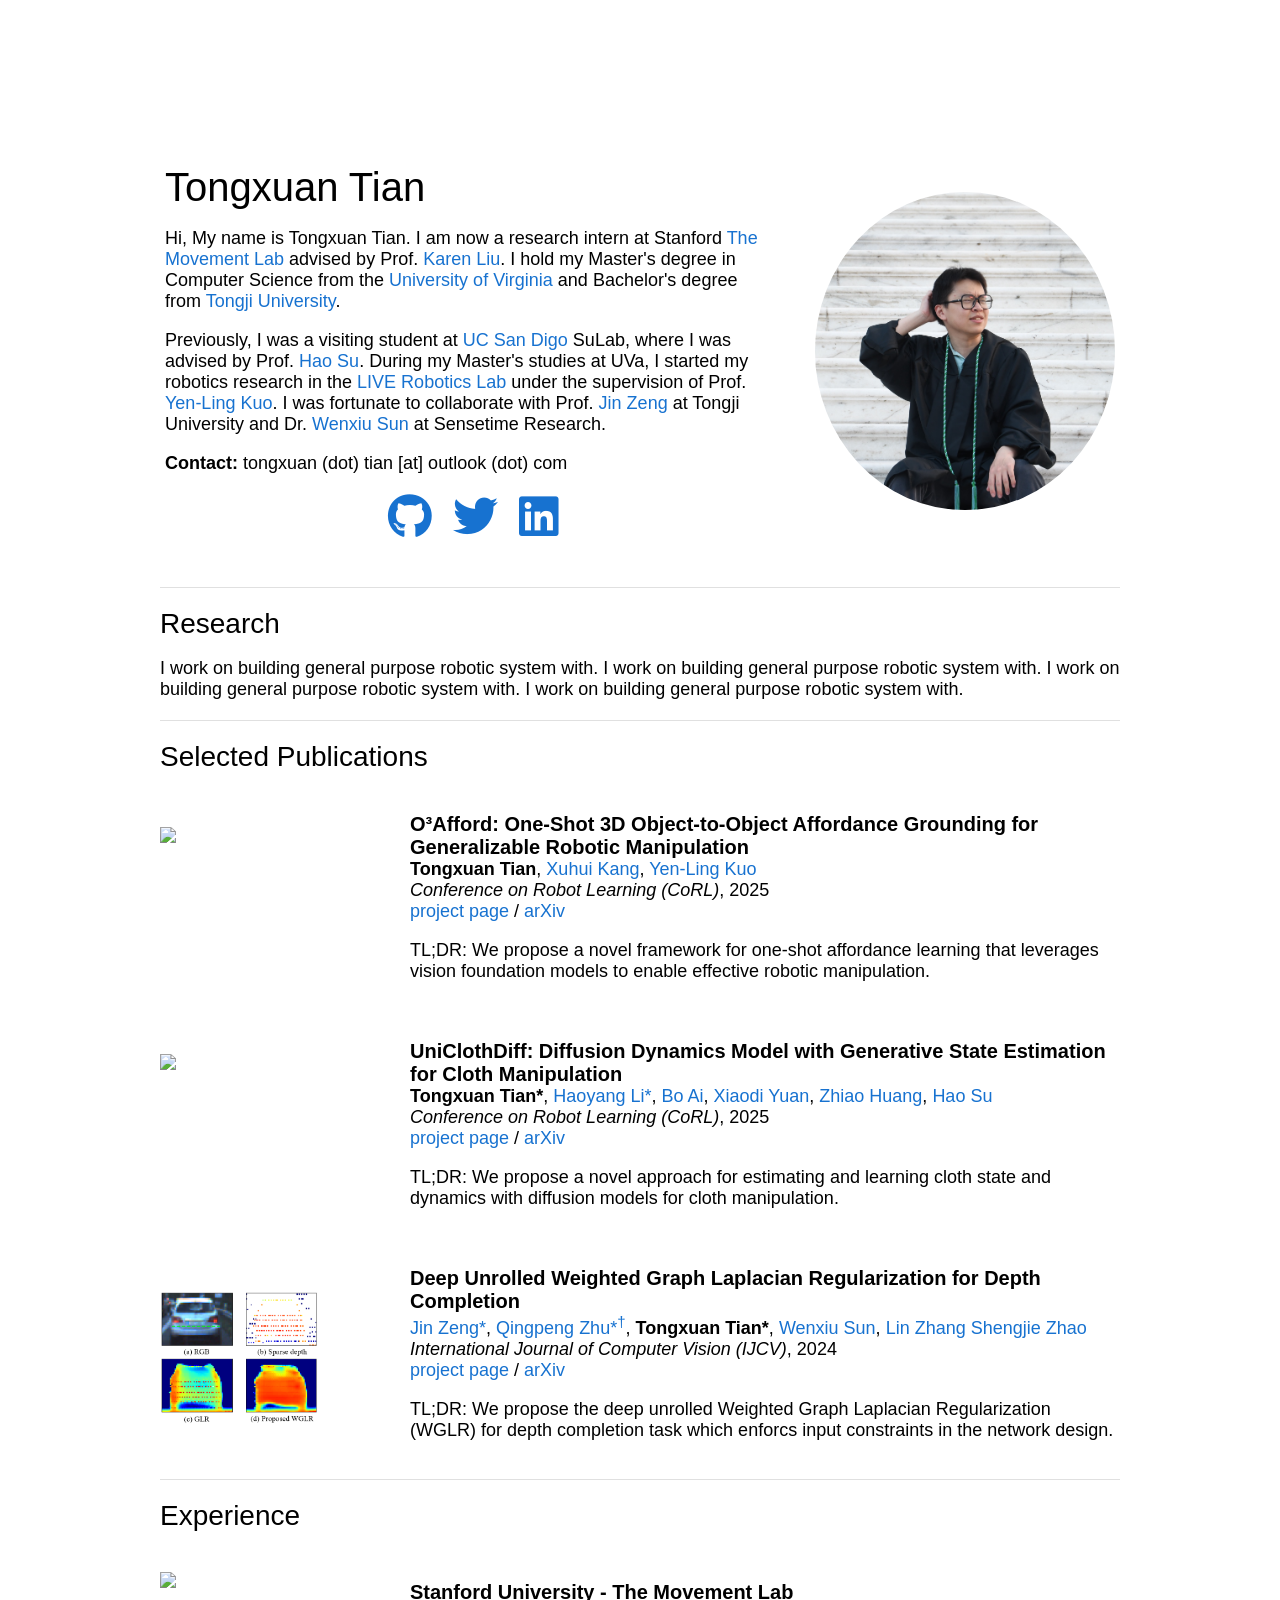
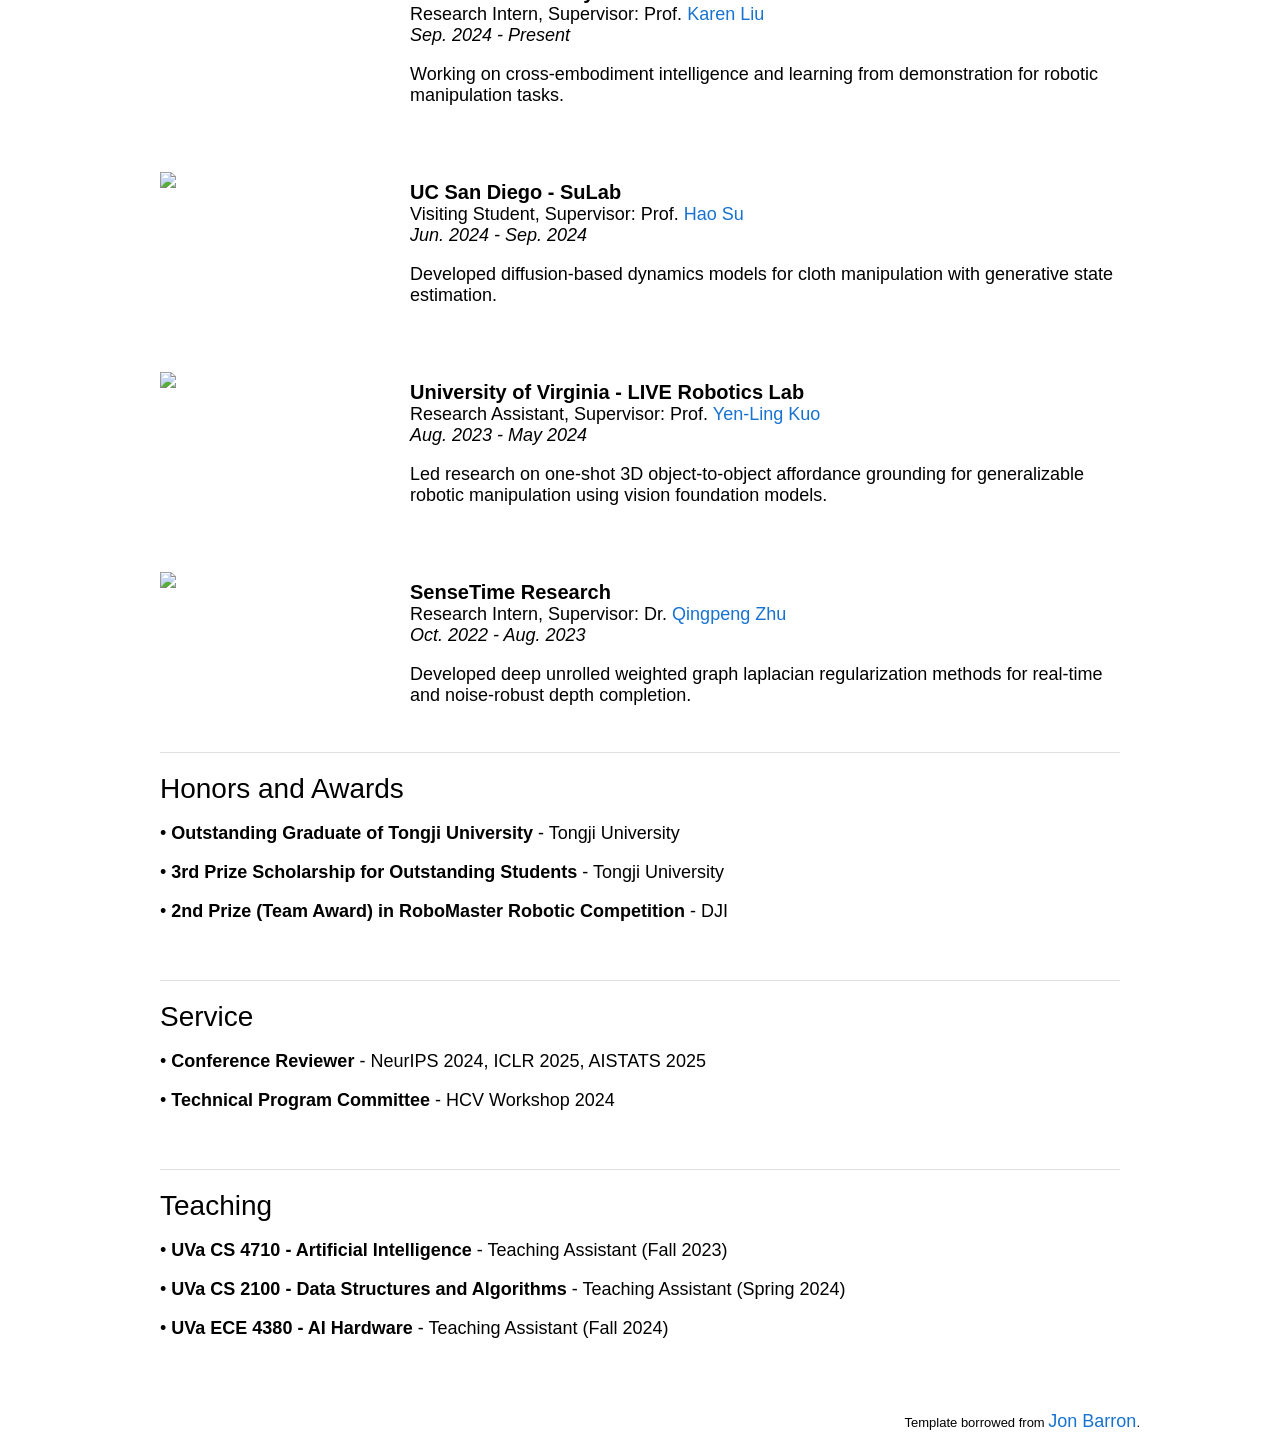
==== index.html @ de55abba "Initial commit: Personal website 🤖 Generated with Claude Code" ====
<!DOCTYPE HTML>
<html lang="en">
  <head>
    <meta http-equiv="Content-Type" content="text/html; charset=UTF-8">

    <title>Tongxuan Tian</title>

    <meta name="author" content="Tongxuan Tian">
    <meta name="viewport" content="width=device-width, initial-scale=1">
    <!-- <link rel="shortcut icon" href="images/favicon/android-chrome-512x512_02.png"> -->
    <link rel="stylesheet" type="text/css" href="stylesheet.css">
    <link rel="stylesheet" href="https://cdnjs.cloudflare.com/ajax/libs/font-awesome/6.4.0/css/all.min.css">
    <link rel="stylesheet" href="https://cdn.jsdelivr.net/gh/jpswalsh/academicons@1/css/academicons.min.css">

  </head>

  <body>
    <!-- <div style="height: 10px;"></div> -->
    <table style="width:100%;max-width:1000px;border:0px;border-spacing:0px;border-collapse:separate;margin-right:auto;margin-left:auto;"><tbody>
      <tr style="padding:0px">
        <td style="padding:0px">
          <table style="width:100%;border:0px;border-spacing:0px;border-collapse:separate;margin-right:auto;margin-left:auto;"><tbody>
            <tr style="padding:0px">
              <td style="padding:2.5%;width:65%;vertical-align:middle">
                <p class="name" style="text-align: left;">
                  Tongxuan Tian
                </p>
                <p>
                  Hi, My name is Tongxuan Tian. I am now a research intern at Stanford <a href="https://tml.stanford.edu/"></a> <a href="https://tml.stanford.edu/">The Movement Lab</a> advised by Prof. <a href="https://tml.stanford.edu/people/karen-liu" >Karen Liu</a>.
                  I hold my Master's degree in Computer Science from the <a href="https://www.virginia.edu/">University of Virginia</a> and Bachelor's degree from <a href="https://www.tongji.edu.cn/eng/">Tongji University</a>.
                </p>
                <p>
                  Previously, I was a visiting student at <a href="https://ucsd.edu/">UC San Digo</a> SuLab, where I was advised by Prof. <a href="https://cseweb.ucsd.edu/~haosu/index.html">Hao Su</a>.
                  During my Master's studies at UVa, I started my robotics research in the <a href="https://github.com/live-robotics-uva">LIVE Robotics Lab</a> under the supervision of Prof. <a href="https://yenlingkuo.com/">Yen-Ling Kuo</a>.
                  I was fortunate to collaborate with Prof. <a href="https://jzengust.github.io/">Jin Zeng</a> at Tongji University and Dr. <a href="http://wenxiusun.com/">Wenxiu Sun</a> at Sensetime Research.
                </p>
                <p>
                  <strong>Contact:</strong> tongxuan (dot) tian [at] outlook (dot) com
                </p>
                <p style="text-align:center" class="social-icons">
                  <!-- <a href="data/Tongxuan_Tian_UVA .pdf" style="font-size: 2.5em; font-weight: bold;">CV</a> -->
                  <a href="https://scholar.google.com/citations?user=-X-FdfgAAAAJ&hl=en" title="Google Scholar"><i class="ai ai-google-scholar" style="font-size: 2.5em;"></i></a>
                  <a href="https://github.com/Tongxuan259" title="GitHub"><i class="fa-brands fa-github" style="font-size: 2.5em;"></i></a>
                  <a href="https://x.com/txtian_259" title="Twitter"><i class="fa-brands fa-twitter" style="font-size: 2.5em;"></i></a>
                  <a href="https://www.linkedin.com/in/tongxuan-tian/" title="LinkedIn"><i class="fa-brands fa-linkedin" style="font-size: 2.5em;"></i></a>
                </p>
              </td>
              <td style="padding:2.5%;width:35%;max-width:35%">
                <a href="images/potrait/photo_02.png"><img style="width:100%;max-width:100%;object-fit: cover; border-radius: 50%;" alt="profile photo" src="images/potrait/photo_02.png" class="hoverZoomLink"></a>
              </td>
            </tr>
          </tbody></table>
          <table style="width:100%;border:0px;border-spacing:0px;border-collapse:separate;margin-right:auto;margin-left:auto;"><tbody>
              <tr>
              <td style="padding:0px 20px 20px 20px;width:100%;vertical-align:middle">
                <hr style="border: none; height: 1px; background-color: #e0e0e0; margin: 0 0 20px 0;">
                <h2 style="font-size: 28px;">Research</h2>
                <p>
                  I work on building general purpose robotic system with.
                  I work on building general purpose robotic system with.
                  I work on building general purpose robotic system with.
                  I work on building general purpose robotic system with.


                </p>
                <hr style="border: none; height: 1px; background-color: #e0e0e0; margin: 20px 0 20px 0;">
                <h2 style="font-size: 28px;">Selected Publications</h2>
              </td>
            </tr>
          </tbody></table>

          <!-- 
            1.research interest
            2. seletec publication
            3. experience
            5. honors
            6. service
            7. teaching
          -->
          <table style="width:100%;border:0px;border-spacing:0px;border-collapse:separate;margin-right:auto;margin-left:auto;"><tbody>
            <tr onmouseout="smerf_stop()" onmouseover="smerf_start()">
              <td style="padding:20px;width:25%;vertical-align:middle">
                <div class="one">
                  <div class="two" id=''><video  width=100% muted autoplay loop>
                  <source src="images/publication/paper1.png" type="video/mp4">
                  Your browser does not support the video tag.
                  </video></div>
                  <img src='images/publication/paper1.png' width=100%>
                </div>
              </td>
              <td style="padding:20px;width:75%;vertical-align:middle">
                <a href="">
                  <span class="papertitle">O³Afford: One-Shot 3D Object-to-Object Affordance Grounding for Generalizable Robotic Manipulation</span>
                </a>
                <br>
                <strong>Tongxuan Tian</strong>,
                <a href="https://scholar.google.com/citations?user=sIY8FtgAAAAJ&hl=en">Xuhui Kang</a>,
                <a href="https://yenlingkuo.com/">Yen-Ling Kuo</a>
                <br>
                <em>Conference on Robot Learning (CoRL)</em>, 2025
                <br>
                <a href="https://o3afford.github.io">project page</a>
                /
                <a href="https://arxiv.org/abs/2509.06233">arXiv</a>
                <p></p>
                <p>
                  TL;DR: We propose a novel framework for one-shot affordance learning that leverages vision foundation models to enable effective robotic manipulation.
                </p>
              </td>
            </tr>

            <tr onmouseout="smerf_stop()" onmouseover="smerf_start()">
              <td style="padding:20px;width:25%;vertical-align:middle">
                <div class="one">
                  <div class="two" id=''><video  width=100% muted autoplay loop>
                  <source src="images/publication/paper2.png" type="video/mp4">
                  Your browser does not support the video tag.
                  </video></div>
                  <img src='images/publication/paper2.png' width=100%>
                </div>
              </td>
              <td style="padding:20px;width:75%;vertical-align:middle">
                <a href="">
                  <span class="papertitle">UniClothDiff: Diffusion Dynamics Model with Generative State Estimation for Cloth Manipulation</span>
                </a>
                <br>
                <strong>Tongxuan Tian*</strong>,
                <a href="https://haoyangli16.github.io/">Haoyang Li*</a>,
                <a href="https://albertboai.com/">Bo Ai</a>,
                <a href="https://rabbit-hu.github.io/">Xiaodi Yuan</a>,
                <a href="https://sites.google.com/view/zhiao-huang">Zhiao Huang</a>,
                <a href="https://cseweb.ucsd.edu/~haosu/">Hao Su</a>
                <br>
                <em>Conference on Robot Learning (CoRL)</em>, 2025
                <br>
                <a href="https://uniclothdiff.github.io">project page</a>
                /
                <a href="https://arxiv.org/abs/2503.11999">arXiv</a>
                <p></p>
                <p>
                  TL;DR: We propose a novel approach for estimating and learning cloth state and dynamics with diffusion models for cloth manipulation.
                </p>
              </td>
            </tr>

            <tr onmouseout="smerf_stop()" onmouseover="smerf_start()">
              <td style="padding:20px;width:25%;vertical-align:middle">
                <div class="one">
                  <div class="two" id=''><video  width=100% muted autoplay loop>
                  <source src="images/IJCV.png" type="video/mp4">
                  Your browser does not support the video tag.
                  </video></div>
                  <img src='images/publication/IJCV.png' width=100%>
                </div>
              </td>
              <td style="padding:20px;width:75%;vertical-align:middle">
                <a href="">
                  <span class="papertitle">Deep Unrolled Weighted Graph Laplacian Regularization for
                    Depth Completion</span>
                </a>
                <br>
                <a href="https://scholar.google.com.hk/citations?user=jBxf3FYAAAAJ&hl=zh-CN">Jin Zeng*</a>,
                <a href="https://scholar.google.com/citations?user=B7roEzMAAAAJ&hl=en">Qingpeng Zhu*<sup>†</sup></a>,
                <strong>Tongxuan Tian*</strong>,
                <a href="http://wenxiusun.com/">Wenxiu Sun</a>,
                <a href="https://cslinzhang.gitee.io/home/">Lin Zhang</a>
                 <a href="https://orcid.org/0000-0002-4301-394X">Shengjie Zhao</a>

                <br>
                <em>International Journal of Computer Vision (IJCV)</em>, 2024
                <br>
                <a href="https://link.springer.com/article/10.1007/s11263-024-02188-3">project page</a>
                /
                <a href="https://link.springer.com/article/10.1007/s11263-024-02188-3">arXiv</a>
                <p></p>
                <p>
                  TL;DR: We propose the deep unrolled Weighted Graph Laplacian Regularization (WGLR) for
                  depth completion task which enforcs input constraints in the network design.
                </p>
              </td>
            </tr>
          </tbody></table>

          

          <table style="width:100%;border:0px;border-spacing:0px;border-collapse:separate;margin-right:auto;margin-left:auto;"><tbody>
              <tr>
              <td style="padding:0px 20px 20px 20px;width:100%;vertical-align:middle">
                <hr style="border: none; height: 1px; background-color: #e0e0e0; margin: 0 0 20px 0;">
                <h2 style="font-size: 28px;">Experience</h2>
              </td>
            </tr>
          </tbody></table>

          <table style="width:100%;border:0px;border-spacing:0px;border-collapse:separate;margin-right:auto;margin-left:auto;"><tbody>
            <tr onmouseout="smerf_stop()" onmouseover="smerf_start()">
              <td style="padding:20px;width:25%;vertical-align:middle">
                <div class="one">
                  <div class="two" id=''><video  width=100% muted autoplay loop>
                  <source src="images/experience/stanford_logo.png" type="video/mp4">
                  Your browser does not support the video tag.
                  </video></div>
                  <img src='images/experience/stanford_logo.png' width=100%>
                </div>
              </td>
              <td style="padding:20px;width:75%;vertical-align:middle">
                <a href="https://tml.stanford.edu/">
                  <span class="papertitle">Stanford University - The Movement Lab</span>
                </a>
                <br>
                Research Intern, Supervisor: Prof. <a href="https://tml.stanford.edu/people/karen-liu">Karen Liu</a>
                <br>
                <em>Sep. 2024 - Present</em>
                <br>
                <p>
                  Working on cross-embodiment intelligence and learning from demonstration for robotic manipulation tasks.
                </p>
              </td>
            </tr>

            <tr onmouseout="smerf_stop()" onmouseover="smerf_start()">
              <td style="padding:20px;width:25%;vertical-align:middle">
                <div class="one">
                  <div class="two" id=''><video  width=100% muted autoplay loop>
                  <source src="images/experience/ucsd_logo.png" type="video/mp4">
                  Your browser does not support the video tag.
                  </video></div>
                  <img src='images/experience/ucsd_logo.png' width=100%>
                </div>
              </td>
              <td style="padding:20px;width:75%;vertical-align:middle">
                <a href="https://cseweb.ucsd.edu/~haosu/">
                  <span class="papertitle">UC San Diego - SuLab</span>
                </a>
                <br>
                Visiting Student, Supervisor: Prof. <a href="https://cseweb.ucsd.edu/~haosu/">Hao Su</a>
                <br>
                <em>Jun. 2024 - Sep. 2024</em>
                <br>
                <p>
                  Developed diffusion-based dynamics models for cloth manipulation with generative state estimation.
                </p>
              </td>
            </tr>

            <tr onmouseout="smerf_stop()" onmouseover="smerf_start()">
              <td style="padding:20px;width:25%;vertical-align:middle">
                <div class="one">
                  <div class="two" id=''><video  width=100% muted autoplay loop>
                  <source src="images/experience/uva_logo.png" type="video/mp4">
                  Your browser does not support the video tag.
                  </video></div>
                  <img src='images/experience/uva_logo.png' width=100%>
                </div>
              </td>
              <td style="padding:20px;width:75%;vertical-align:middle">
                <a href="https://github.com/live-robotics-uva">
                  <span class="papertitle">University of Virginia - LIVE Robotics Lab</span>
                </a>
                <br>
                Research Assistant, Supervisor: Prof. <a href="https://yenlingkuo.com/">Yen-Ling Kuo</a>
                <br>
                <em>Aug. 2023 - May 2024</em>
                <br>
                <p>
                  Led research on one-shot 3D object-to-object affordance grounding for generalizable robotic manipulation using vision foundation models.
                </p>
              </td>
            </tr>

            <tr onmouseout="smerf_stop()" onmouseover="smerf_start()">
              <td style="padding:20px;width:25%;vertical-align:middle">
                <div class="one">
                  <div class="two" id=''><video  width=100% muted autoplay loop>
                  <source src="images/experience/sensetime_logo.png" type="video/mp4">
                  Your browser does not support the video tag.
                  </video></div>
                  <img src='images/experience/sensetime_logo.png' width=100%>
                </div>
              </td>
              <td style="padding:20px;width:75%;vertical-align:middle">
                <a href="https://www.sensetime.com/">
                  <span class="papertitle">SenseTime Research</span>
                </a>
                <br>
                Research Intern, Supervisor: Dr. <a href="https://scholar.google.com/citations?user=B7roEzMAAAAJ&hl=en">Qingpeng Zhu</a>
                <br>
                <em>Oct. 2022 - Aug. 2023</em>
                <br>
                <p>
                  Developed deep unrolled weighted graph laplacian regularization methods for real-time and noise-robust depth completion.
                </p>
              </td>
            </tr>

          </tbody></table>








          
          <table style="width:100%;border:0px;border-spacing:0px;border-collapse:separate;margin-right:auto;margin-left:auto;"><tbody>
              <tr>
              <td style="padding:0px 20px 20px 20px;width:100%;vertical-align:middle">
                <hr style="border: none; height: 1px; background-color: #e0e0e0; margin: 0 0 20px 0;">
                <h2 style="font-size: 28px;">Honors and Awards</h2>
                <p>• <strong>Outstanding Graduate of Tongji University</strong> - Tongji University</p>
                <p>• <strong>3rd Prize Scholarship for Outstanding Students</strong> - Tongji University</p>
                <!-- <p>• <strong>2nd Prize of the Mathercup Mathematical Modeling Contest</strong> - Chinese Society of Optimization, Overall Planning and Economic Mathematics</p> -->
                <p>• <strong>2nd Prize (Team Award) in RoboMaster Robotic Competition</strong> - DJI</p>
              </td>
            </tr>
          </tbody></table>

          <table style="width:100%;border:0px;border-spacing:0px;border-collapse:separate;margin-right:auto;margin-left:auto;"><tbody>
              <tr>
              <td style="padding:0px 20px 20px 20px;width:100%;vertical-align:middle">
                <hr style="border: none; height: 1px; background-color: #e0e0e0; margin: 20px 0 20px 0;">
                <h2 style="font-size: 28px;">Service</h2>
                <p>• <strong>Conference Reviewer</strong> - NeurIPS 2024, ICLR 2025, AISTATS 2025</p>
                <p>• <strong>Technical Program Committee</strong> - HCV Workshop 2024</p>
              </td>
            </tr>
          </tbody></table>

          <table style="width:100%;border:0px;border-spacing:0px;border-collapse:separate;margin-right:auto;margin-left:auto;"><tbody>
              <tr>
              <td style="padding:0px 20px 20px 20px;width:100%;vertical-align:middle">
                <hr style="border: none; height: 1px; background-color: #e0e0e0; margin: 20px 0 20px 0;">
                <h2 style="font-size: 28px;">Teaching</h2>
                <p>• <strong>UVa CS 4710 - Artificial Intelligence</strong> - Teaching Assistant (Fall 2023)</p>
                <p>• <strong>UVa CS 2100 - Data Structures and Algorithms</strong> - Teaching Assistant (Spring 2024)</p>
                <p>• <strong>UVa ECE 4380 - AI Hardware</strong> - Teaching Assistant (Fall 2024)</p>
              </td>
            </tr>
          </tbody></table>

        
        <table width="100%" align="center" border="0" cellpadding="20"><tbody>
        

          <table style="width:100%;border:0px;border-spacing:0px;border-collapse:separate;margin-right:auto;margin-left:auto;"><tbody>
            <tr>
              <td style="padding:0px">
                <br>
                <p style="text-align:right;font-size:small;">
                  Template borrowed from <a href="https://jonbarron.info/">Jon Barron</a>.
                </p>
              </td>
            </tr>
          </tbody></table>
        </td>
      </tr>
    </table>
  </body>
</html>

<style>
  .no-gap {
    margin: 0;
    padding: 0;
  }
</style>
---- stylesheet.css ----
/* latin-ext */
@font-face {
  font-family: 'Lato';
  font-style: italic;
  font-weight: 400;
  src: local('Lato Italic'), local('Lato-Italic'), url(https://fonts.gstatic.com/s/lato/v15/S6u8w4BMUTPHjxsAUi-qNiXg7eU0.woff2) format('woff2');
  unicode-range: U+0100-024F, U+0259, U+1E00-1EFF, U+2020, U+20A0-20AB, U+20AD-20CF, U+2113, U+2C60-2C7F, U+A720-A7FF;
}
/* latin */
@font-face {
  font-family: 'Lato';
  font-style: italic;
  font-weight: 400;
  src: local('Lato Italic'), local('Lato-Italic'), url(https://fonts.gstatic.com/s/lato/v15/S6u8w4BMUTPHjxsAXC-qNiXg7Q.woff2) format('woff2');
  unicode-range: U+0000-00FF, U+0131, U+0152-0153, U+02BB-02BC, U+02C6, U+02DA, U+02DC, U+2000-206F, U+2074, U+20AC, U+2122, U+2191, U+2193, U+2212, U+2215, U+FEFF, U+FFFD;
}
/* latin-ext */
@font-face {
  font-family: 'Lato';
  font-style: italic;
  font-weight: 700;
  src: local('Lato Bold Italic'), local('Lato-BoldItalic'), url(https://fonts.gstatic.com/s/lato/v15/S6u_w4BMUTPHjxsI5wq_FQftx9897sxZ.woff2) format('woff2');
  unicode-range: U+0100-024F, U+0259, U+1E00-1EFF, U+2020, U+20A0-20AB, U+20AD-20CF, U+2113, U+2C60-2C7F, U+A720-A7FF;
}
/* latin */
@font-face {
  font-family: 'Lato';
  font-style: italic;
  font-weight: 700;
  src: local('Lato Bold Italic'), local('Lato-BoldItalic'), url(https://fonts.gstatic.com/s/lato/v15/S6u_w4BMUTPHjxsI5wq_Gwftx9897g.woff2) format('woff2');
  unicode-range: U+0000-00FF, U+0131, U+0152-0153, U+02BB-02BC, U+02C6, U+02DA, U+02DC, U+2000-206F, U+2074, U+20AC, U+2122, U+2191, U+2193, U+2212, U+2215, U+FEFF, U+FFFD;
}
/* latin-ext */
@font-face {
  font-family: 'Lato';
  font-style: normal;
  font-weight: 400;
  src: local('Lato Regular'), local('Lato-Regular'), url(https://fonts.gstatic.com/s/lato/v15/S6uyw4BMUTPHjxAwXiWtFCfQ7A.woff2) format('woff2');
  unicode-range: U+0100-024F, U+0259, U+1E00-1EFF, U+2020, U+20A0-20AB, U+20AD-20CF, U+2113, U+2C60-2C7F, U+A720-A7FF;
}
/* latin */
@font-face {
  font-family: 'Lato';
  font-style: normal;
  font-weight: 400;
  src: local('Lato Regular'), local('Lato-Regular'), url(https://fonts.gstatic.com/s/lato/v15/S6uyw4BMUTPHjx4wXiWtFCc.woff2) format('woff2');
  unicode-range: U+0000-00FF, U+0131, U+0152-0153, U+02BB-02BC, U+02C6, U+02DA, U+02DC, U+2000-206F, U+2074, U+20AC, U+2122, U+2191, U+2193, U+2212, U+2215, U+FEFF, U+FFFD;
}
/* latin-ext */
@font-face {
  font-family: 'Lato';
  font-style: normal;
  font-weight: 700;
  src: local('Lato Bold'), local('Lato-Bold'), url(https://fonts.gstatic.com/s/lato/v15/S6u9w4BMUTPHh6UVSwaPGQ3q5d0N7w.woff2) format('woff2');
  unicode-range: U+0100-024F, U+0259, U+1E00-1EFF, U+2020, U+20A0-20AB, U+20AD-20CF, U+2113, U+2C60-2C7F, U+A720-A7FF;
}
/* latin */
@font-face {
  font-family: 'Lato';
  font-style: normal;
  font-weight: 700;
  src: local('Lato Bold'), local('Lato-Bold'), url(https://fonts.gstatic.com/s/lato/v15/S6u9w4BMUTPHh6UVSwiPGQ3q5d0.woff2) format('woff2');
  unicode-range: U+0000-00FF, U+0131, U+0152-0153, U+02BB-02BC, U+02C6, U+02DA, U+02DC, U+2000-206F, U+2074, U+20AC, U+2122, U+2191, U+2193, U+2212, U+2215, U+FEFF, U+FFFD;
}

a {
  color: #1772d0;
  text-decoration: none;
}

a:focus,
a:hover {
  color: #f09228;
  text-decoration: none;
}

body {
  font-family: 'Lato', Verdana, Helvetica, sans-serif;
  font-size: 18px;
  margin: 120px 0 0 0;
  padding: 0;
}

td,
th,
tr,
p,
a {
  font-family: 'Lato', Verdana, Helvetica, sans-serif;
  font-size: 18px;
}

strong {
  font-family: 'Lato', Verdana, Helvetica, sans-serif;
  font-size: 18px;
}

h2 {
  margin: 0;
  font-weight: normal;
  font-family: 'Lato', Verdana, Helvetica, sans-serif;
  font-size: 22px;
}

.papertitle {
  font-family: 'Lato', Verdana, Helvetica, sans-serif;
  font-size: 20px;
  font-weight: 700;
  color: #000000;
}

.name {
  padding-top: 20px;
  margin: 0;
  font-family: 'Lato', Verdana, Helvetica, sans-serif;
  font-size: 40px;
  /* font-weight: bold; */
}

.one {
  width: 160px;
  height: 160px;
  position: relative;
}

.two {
  width: 160px;
  height: 160px;
  position: absolute;
  transition: opacity .2s ease-in-out;
  -moz-transition: opacity .2s ease-in-out;
  -webkit-transition: opacity .2s ease-in-out;
}

.fade {
  transition: opacity .2s ease-in-out;
  -moz-transition: opacity .2s ease-in-out;
  -webkit-transition: opacity .2s ease-in-out;
}

span.highlight {
  background-color: #ffffd0;
}

.social-icons a {
  color: #1772d0;
  margin: 0 8px;
  transition: color 0.3s ease;
}

.social-icons a:hover {
  color: #f09228;
}
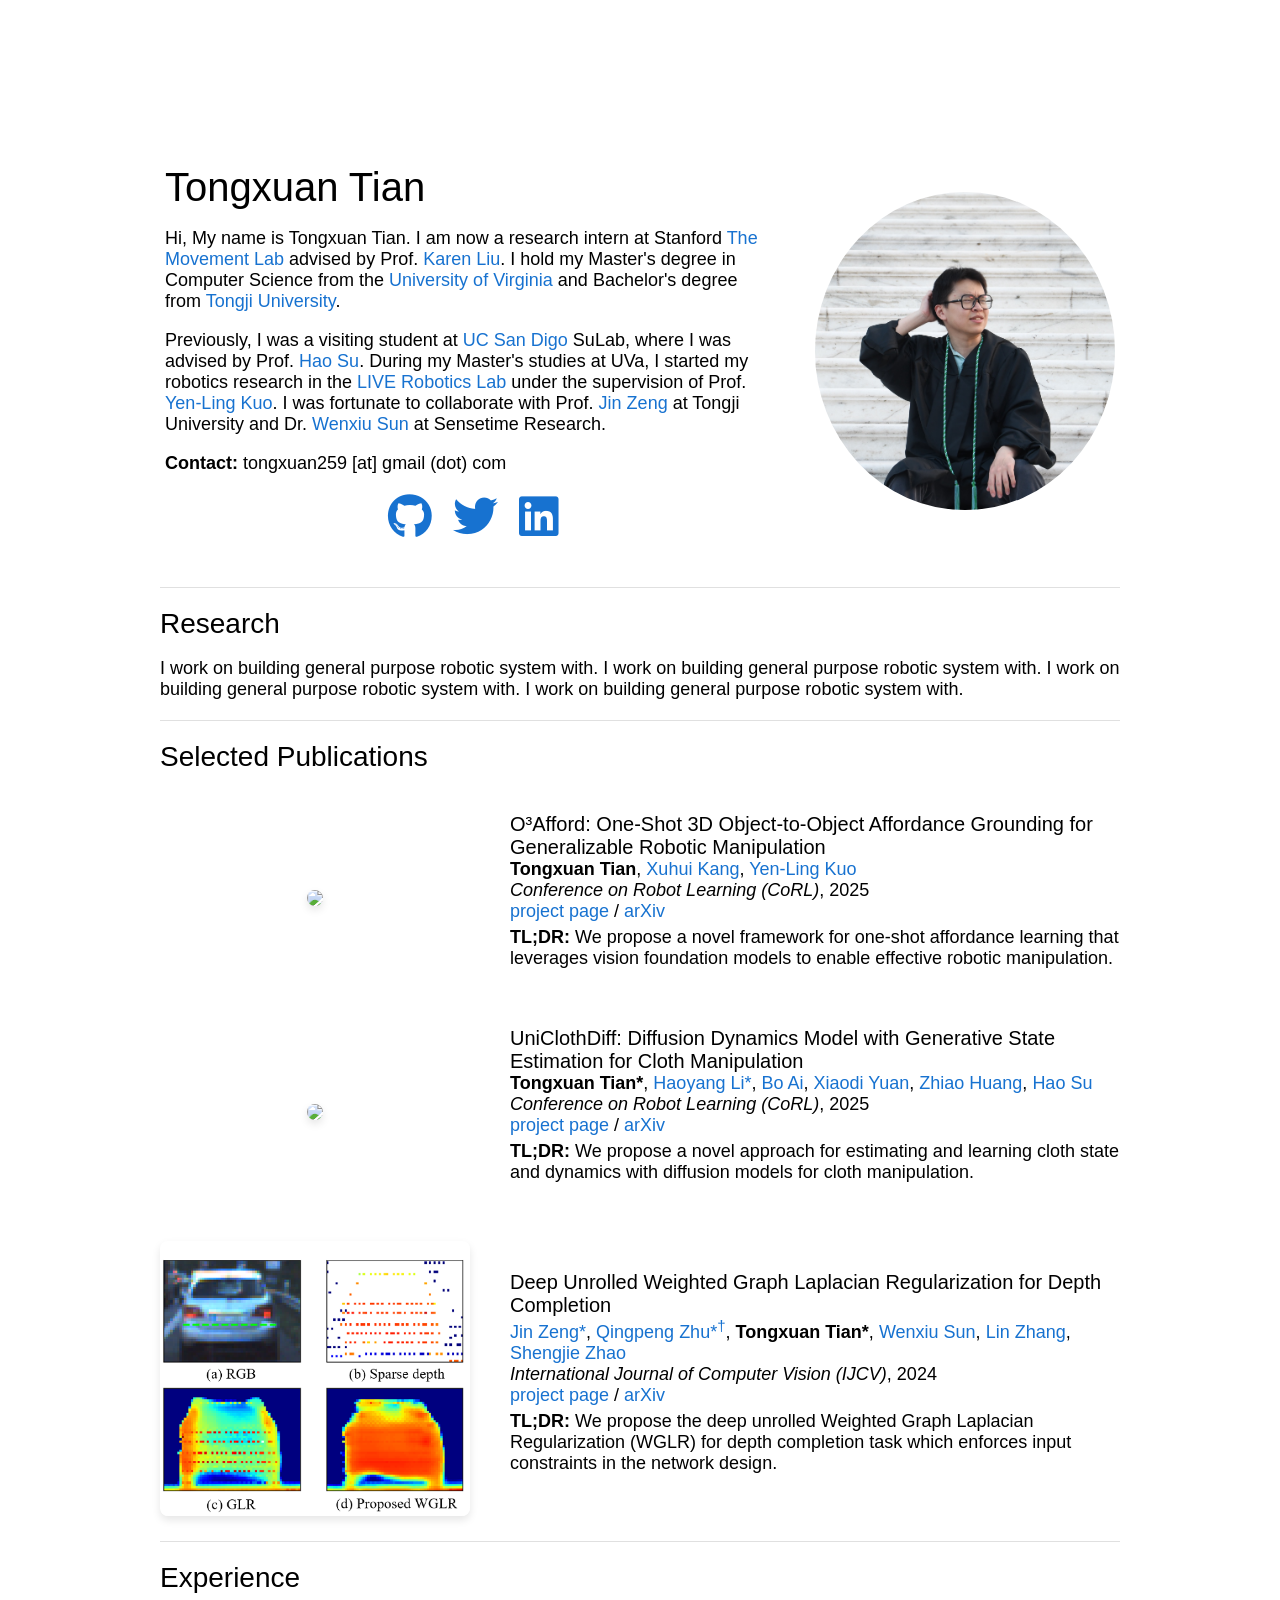
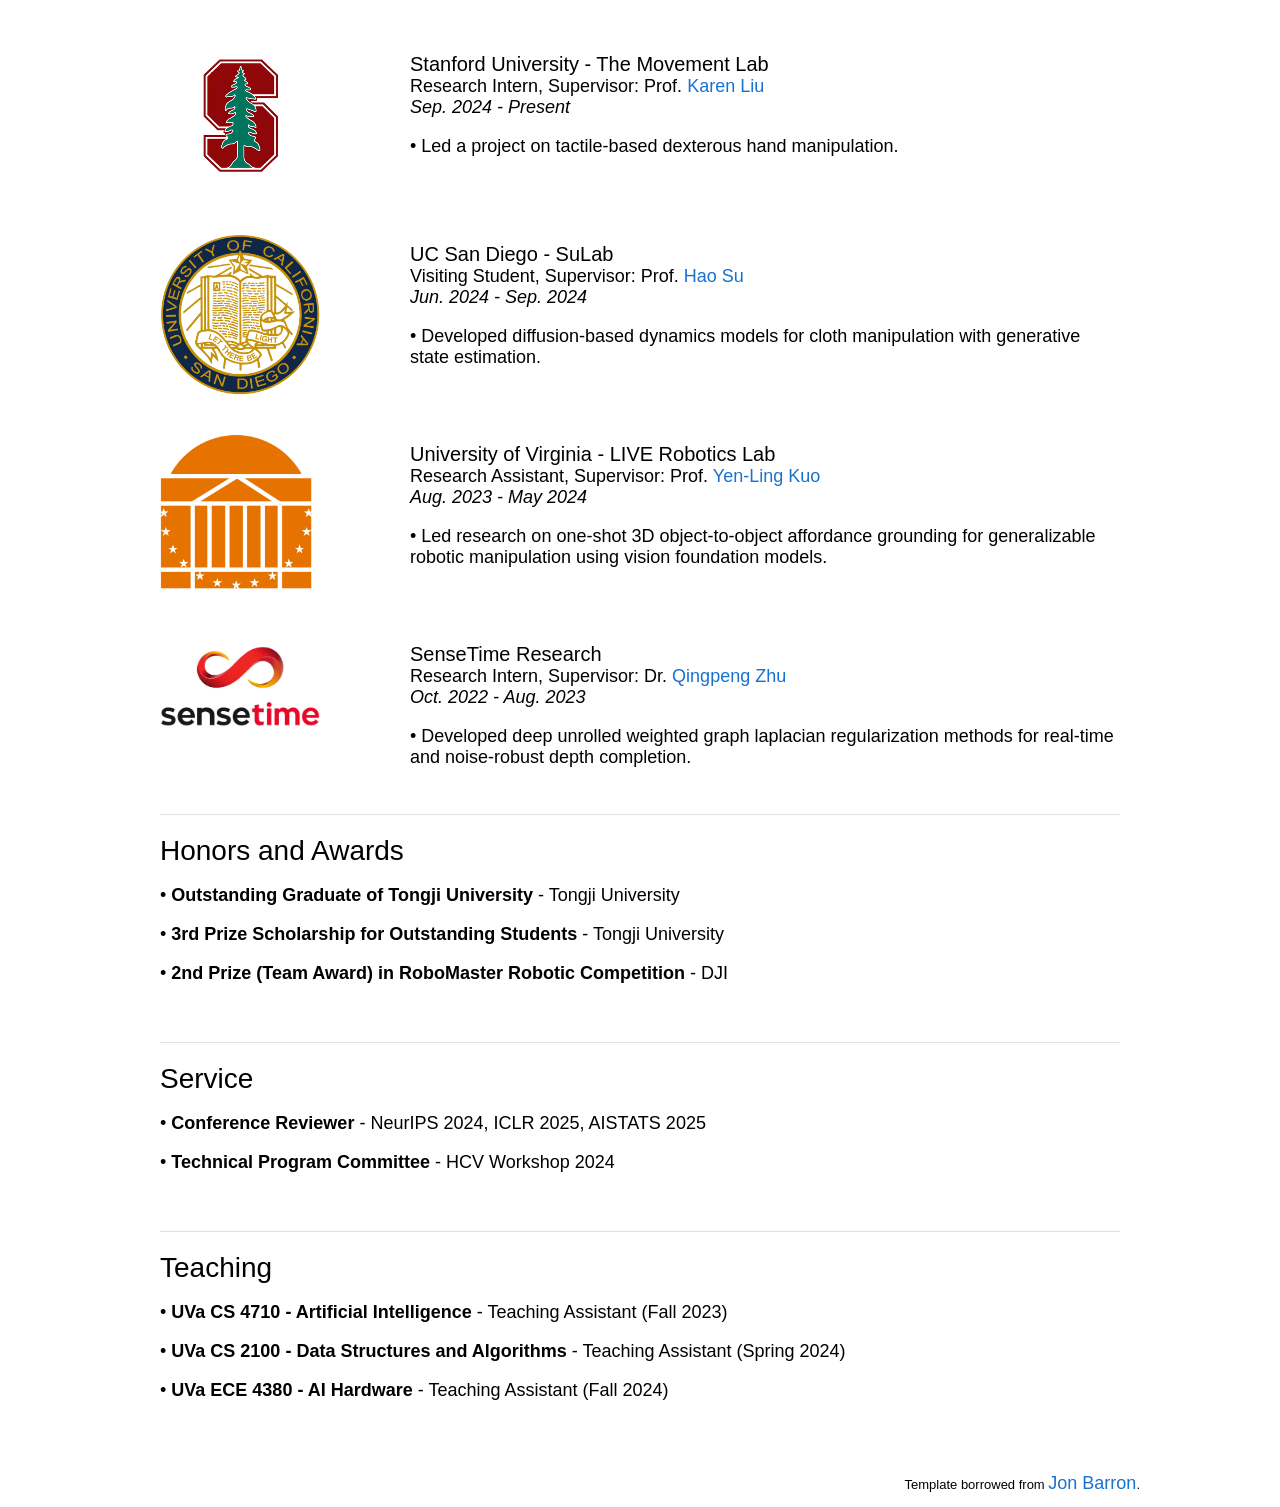
==== commit 5cb2e1b8: "first version" ====
--- a/index.html
+++ b/index.html
@@ -35,7 +35,7 @@
                   I was fortunate to collaborate with Prof. <a href="https://jzengust.github.io/">Jin Zeng</a> at Tongji University and Dr. <a href="http://wenxiusun.com/">Wenxiu Sun</a> at Sensetime Research.
                 </p>
                 <p>
-                  <strong>Contact:</strong> tongxuan (dot) tian [at] outlook (dot) com
+                  <strong>Contact:</strong> tongxuan259 [at] gmail (dot) com
                 </p>
                 <p style="text-align:center" class="social-icons">
                   <!-- <a href="data/Tongxuan_Tian_UVA .pdf" style="font-size: 2.5em; font-weight: bold;">CV</a> -->
@@ -78,17 +78,14 @@
             7. teaching
           -->
           <table style="width:100%;border:0px;border-spacing:0px;border-collapse:separate;margin-right:auto;margin-left:auto;"><tbody>
-            <tr onmouseout="smerf_stop()" onmouseover="smerf_start()">
-              <td style="padding:20px;width:25%;vertical-align:middle">
-                <div class="one">
-                  <div class="two" id=''><video  width=100% muted autoplay loop>
-                  <source src="images/publication/paper1.png" type="video/mp4">
-                  Your browser does not support the video tag.
-                  </video></div>
-                  <img src='images/publication/paper1.png' width=100%>
-                </div>
-              </td>
-              <td style="padding:20px;width:75%;vertical-align:middle">
+            <!-- O3Afford Paper -->
+            <tr style="padding:0px">
+              <td style="padding:20px;width:35%;vertical-align:middle">
+                <div style="text-align: center;">
+                  <img src='images/publication/o3afford.gif' style="width:100%;max-width:100%;height:auto;border-radius:8px;box-shadow: 0 4px 8px rgba(0,0,0,0.1);">
+                </div>
+              </td>
+              <td style="padding:20px;width:65%;vertical-align:middle">
                 <a href="">
                   <span class="papertitle">O³Afford: One-Shot 3D Object-to-Object Affordance Grounding for Generalizable Robotic Manipulation</span>
                 </a>
@@ -102,24 +99,21 @@
                 <a href="https://o3afford.github.io">project page</a>
                 /
                 <a href="https://arxiv.org/abs/2509.06233">arXiv</a>
-                <p></p>
-                <p>
-                  TL;DR: We propose a novel framework for one-shot affordance learning that leverages vision foundation models to enable effective robotic manipulation.
-                </p>
-              </td>
-            </tr>
-
-            <tr onmouseout="smerf_stop()" onmouseover="smerf_start()">
-              <td style="padding:20px;width:25%;vertical-align:middle">
-                <div class="one">
-                  <div class="two" id=''><video  width=100% muted autoplay loop>
-                  <source src="images/publication/paper2.png" type="video/mp4">
-                  Your browser does not support the video tag.
-                  </video></div>
-                  <img src='images/publication/paper2.png' width=100%>
-                </div>
-              </td>
-              <td style="padding:20px;width:75%;vertical-align:middle">
+                <br>
+                <p style="margin-top:5px;">
+                  <strong>TL;DR:</strong> We propose a novel framework for one-shot affordance learning that leverages vision foundation models to enable effective robotic manipulation.
+                </p>
+              </td>
+            </tr>
+
+            <!-- UniClothDiff Paper -->
+            <tr style="padding:0px">
+              <td style="padding:20px;width:35%;vertical-align:middle">
+                <div style="text-align: center;">
+                  <img src='images/publication/diff_dynamics.gif' style="width:100%;max-width:100%;height:auto;border-radius:8px;box-shadow: 0 4px 8px rgba(0,0,0,0.1);">
+                </div>
+              </td>
+              <td style="padding:20px;width:65%;vertical-align:middle">
                 <a href="">
                   <span class="papertitle">UniClothDiff: Diffusion Dynamics Model with Generative State Estimation for Cloth Manipulation</span>
                 </a>
@@ -136,84 +130,103 @@
                 <a href="https://uniclothdiff.github.io">project page</a>
                 /
                 <a href="https://arxiv.org/abs/2503.11999">arXiv</a>
-                <p></p>
-                <p>
-                  TL;DR: We propose a novel approach for estimating and learning cloth state and dynamics with diffusion models for cloth manipulation.
-                </p>
-              </td>
-            </tr>
-
+                <br>
+                <p style="margin-top:5px;">
+                  <strong>TL;DR:</strong> We propose a novel approach for estimating and learning cloth state and dynamics with diffusion models for cloth manipulation.
+                </p>
+              </td>
+            </tr>
+
+            <!-- IJCV Paper -->
+            <tr style="padding:0px">
+              <td style="padding:20px;width:35%;vertical-align:middle">
+                <div style="text-align: center;">
+                  <img src='images/publication/IJCV.png' style="width:100%;max-width:100%;height:auto;border-radius:8px;box-shadow: 0 4px 8px rgba(0,0,0,0.1);">
+                </div>
+              </td>
+              <td style="padding:20px;width:65%;vertical-align:middle">
+                <a href="">
+                  <span class="papertitle">Deep Unrolled Weighted Graph Laplacian Regularization for Depth Completion</span>
+                </a>
+                <br>
+                <a href="https://scholar.google.com.hk/citations?user=jBxf3FYAAAAJ&hl=zh-CN">Jin Zeng*</a>,
+                <a href="https://scholar.google.com/citations?user=B7roEzMAAAAJ&hl=en">Qingpeng Zhu*<sup>†</sup></a>,
+                <strong>Tongxuan Tian*</strong>,
+                <a href="http://wenxiusun.com/">Wenxiu Sun</a>,
+                <a href="https://cslinzhang.gitee.io/home/">Lin Zhang</a>,
+                <a href="https://orcid.org/0000-0002-4301-394X">Shengjie Zhao</a>
+                <br>
+                <em>International Journal of Computer Vision (IJCV)</em>, 2024
+                <br>
+                <a href="https://link.springer.com/article/10.1007/s11263-024-02188-3">project page</a>
+                /
+                <a href="https://link.springer.com/article/10.1007/s11263-024-02188-3">arXiv</a>
+                <br>
+                <p style="margin-top:5px;">
+                  <strong>TL;DR:</strong> We propose the deep unrolled Weighted Graph Laplacian Regularization (WGLR) for depth completion task which enforces input constraints in the network design.
+                </p>
+              </td>
+            </tr>
+          </tbody></table>
+
+          
+
+          <table style="width:100%;border:0px;border-spacing:0px;border-collapse:separate;margin-right:auto;margin-left:auto;"><tbody>
+              <tr>
+              <td style="padding:0px 20px 20px 20px;width:100%;vertical-align:middle">
+                <hr style="border: none; height: 1px; background-color: #e0e0e0; margin: 0 0 20px 0;">
+                <h2 style="font-size: 28px;">Experience</h2>
+              </td>
+            </tr>
+          </tbody></table>
+
+          <table style="width:100%;border:0px;border-spacing:0px;border-collapse:separate;margin-right:auto;margin-left:auto;"><tbody>
             <tr onmouseout="smerf_stop()" onmouseover="smerf_start()">
               <td style="padding:20px;width:25%;vertical-align:middle">
                 <div class="one">
                   <div class="two" id=''><video  width=100% muted autoplay loop>
-                  <source src="images/IJCV.png" type="video/mp4">
+                  <source src="images/experience/stanford.png" type="video/mp4">
                   Your browser does not support the video tag.
                   </video></div>
-                  <img src='images/publication/IJCV.png' width=100%>
+                  <img src='images/experience/stanford.png' width=100%>
                 </div>
               </td>
               <td style="padding:20px;width:75%;vertical-align:middle">
-                <a href="">
-                  <span class="papertitle">Deep Unrolled Weighted Graph Laplacian Regularization for
-                    Depth Completion</span>
-                </a>
-                <br>
-                <a href="https://scholar.google.com.hk/citations?user=jBxf3FYAAAAJ&hl=zh-CN">Jin Zeng*</a>,
-                <a href="https://scholar.google.com/citations?user=B7roEzMAAAAJ&hl=en">Qingpeng Zhu*<sup>†</sup></a>,
-                <strong>Tongxuan Tian*</strong>,
-                <a href="http://wenxiusun.com/">Wenxiu Sun</a>,
-                <a href="https://cslinzhang.gitee.io/home/">Lin Zhang</a>
-                 <a href="https://orcid.org/0000-0002-4301-394X">Shengjie Zhao</a>
-
-                <br>
-                <em>International Journal of Computer Vision (IJCV)</em>, 2024
-                <br>
-                <a href="https://link.springer.com/article/10.1007/s11263-024-02188-3">project page</a>
-                /
-                <a href="https://link.springer.com/article/10.1007/s11263-024-02188-3">arXiv</a>
-                <p></p>
-                <p>
-                  TL;DR: We propose the deep unrolled Weighted Graph Laplacian Regularization (WGLR) for
-                  depth completion task which enforcs input constraints in the network design.
-                </p>
-              </td>
-            </tr>
-          </tbody></table>
-
-          
-
-          <table style="width:100%;border:0px;border-spacing:0px;border-collapse:separate;margin-right:auto;margin-left:auto;"><tbody>
-              <tr>
-              <td style="padding:0px 20px 20px 20px;width:100%;vertical-align:middle">
-                <hr style="border: none; height: 1px; background-color: #e0e0e0; margin: 0 0 20px 0;">
-                <h2 style="font-size: 28px;">Experience</h2>
-              </td>
-            </tr>
-          </tbody></table>
-
-          <table style="width:100%;border:0px;border-spacing:0px;border-collapse:separate;margin-right:auto;margin-left:auto;"><tbody>
+                <a href="https://tml.stanford.edu/">
+                  <span class="papertitle">Stanford University - The Movement Lab</span>
+                </a>
+                <br>
+                Research Intern, Supervisor: Prof. <a href="https://tml.stanford.edu/people/karen-liu">Karen Liu</a>
+                <br>
+                <em>Sep. 2024 - Present</em>
+                <br>
+                <p>
+                  • Led a project on tactile-based dexterous hand manipulation.
+                </p>
+              </td>
+            </tr>
+
             <tr onmouseout="smerf_stop()" onmouseover="smerf_start()">
               <td style="padding:20px;width:25%;vertical-align:middle">
                 <div class="one">
                   <div class="two" id=''><video  width=100% muted autoplay loop>
-                  <source src="images/experience/stanford_logo.png" type="video/mp4">
+                  <source src="images/experience/ucsd.png" type="video/mp4">
                   Your browser does not support the video tag.
                   </video></div>
-                  <img src='images/experience/stanford_logo.png' width=100%>
+                  <img src='images/experience/ucsd.png' width=100%>
                 </div>
               </td>
               <td style="padding:20px;width:75%;vertical-align:middle">
-                <a href="https://tml.stanford.edu/">
-                  <span class="papertitle">Stanford University - The Movement Lab</span>
-                </a>
-                <br>
-                Research Intern, Supervisor: Prof. <a href="https://tml.stanford.edu/people/karen-liu">Karen Liu</a>
-                <br>
-                <em>Sep. 2024 - Present</em>
-                <br>
-                <p>
-                  Working on cross-embodiment intelligence and learning from demonstration for robotic manipulation tasks.
+                <a href="https://cseweb.ucsd.edu/~haosu/">
+                  <span class="papertitle">UC San Diego - SuLab</span>
+                </a>
+                <br>
+                Visiting Student, Supervisor: Prof. <a href="https://cseweb.ucsd.edu/~haosu/">Hao Su</a>
+                <br>
+                <em>Jun. 2024 - Sep. 2024</em>
+                <br>
+                <p>
+                  • Developed diffusion-based dynamics models for cloth manipulation with generative state estimation.
                 </p>
               </td>
             </tr>
@@ -222,23 +235,23 @@
               <td style="padding:20px;width:25%;vertical-align:middle">
                 <div class="one">
                   <div class="two" id=''><video  width=100% muted autoplay loop>
-                  <source src="images/experience/ucsd_logo.png" type="video/mp4">
+                  <source src="images/experience/UVa.png" type="video/mp4">
                   Your browser does not support the video tag.
                   </video></div>
-                  <img src='images/experience/ucsd_logo.png' width=100%>
+                  <img src='images/experience/UVa.png' width=95%>
                 </div>
               </td>
               <td style="padding:20px;width:75%;vertical-align:middle">
-                <a href="https://cseweb.ucsd.edu/~haosu/">
-                  <span class="papertitle">UC San Diego - SuLab</span>
-                </a>
-                <br>
-                Visiting Student, Supervisor: Prof. <a href="https://cseweb.ucsd.edu/~haosu/">Hao Su</a>
-                <br>
-                <em>Jun. 2024 - Sep. 2024</em>
-                <br>
-                <p>
-                  Developed diffusion-based dynamics models for cloth manipulation with generative state estimation.
+                <a href="https://github.com/live-robotics-uva">
+                  <span class="papertitle">University of Virginia - LIVE Robotics Lab</span>
+                </a>
+                <br>
+                Research Assistant, Supervisor: Prof. <a href="https://yenlingkuo.com/">Yen-Ling Kuo</a>
+                <br>
+                <em>Aug. 2023 - May 2024</em>
+                <br>
+                <p>
+                  • Led research on one-shot 3D object-to-object affordance grounding for generalizable robotic manipulation using vision foundation models.
                 </p>
               </td>
             </tr>
@@ -247,35 +260,10 @@
               <td style="padding:20px;width:25%;vertical-align:middle">
                 <div class="one">
                   <div class="two" id=''><video  width=100% muted autoplay loop>
-                  <source src="images/experience/uva_logo.png" type="video/mp4">
+                  <source src="images/experience/sensetime.png" type="video/mp4">
                   Your browser does not support the video tag.
                   </video></div>
-                  <img src='images/experience/uva_logo.png' width=100%>
-                </div>
-              </td>
-              <td style="padding:20px;width:75%;vertical-align:middle">
-                <a href="https://github.com/live-robotics-uva">
-                  <span class="papertitle">University of Virginia - LIVE Robotics Lab</span>
-                </a>
-                <br>
-                Research Assistant, Supervisor: Prof. <a href="https://yenlingkuo.com/">Yen-Ling Kuo</a>
-                <br>
-                <em>Aug. 2023 - May 2024</em>
-                <br>
-                <p>
-                  Led research on one-shot 3D object-to-object affordance grounding for generalizable robotic manipulation using vision foundation models.
-                </p>
-              </td>
-            </tr>
-
-            <tr onmouseout="smerf_stop()" onmouseover="smerf_start()">
-              <td style="padding:20px;width:25%;vertical-align:middle">
-                <div class="one">
-                  <div class="two" id=''><video  width=100% muted autoplay loop>
-                  <source src="images/experience/sensetime_logo.png" type="video/mp4">
-                  Your browser does not support the video tag.
-                  </video></div>
-                  <img src='images/experience/sensetime_logo.png' width=100%>
+                  <img src='images/experience/sensetime.png' width=100%>
                 </div>
               </td>
               <td style="padding:20px;width:75%;vertical-align:middle">
@@ -288,19 +276,12 @@
                 <em>Oct. 2022 - Aug. 2023</em>
                 <br>
                 <p>
-                  Developed deep unrolled weighted graph laplacian regularization methods for real-time and noise-robust depth completion.
-                </p>
-              </td>
-            </tr>
-
-          </tbody></table>
-
-
-
-
-
-
-
+                  • Developed deep unrolled weighted graph laplacian regularization methods for real-time and noise-robust depth completion.
+                </p>
+              </td>
+            </tr>
+
+          </tbody></table>
 
           
           <table style="width:100%;border:0px;border-spacing:0px;border-collapse:separate;margin-right:auto;margin-left:auto;"><tbody>
--- a/stylesheet.css
+++ b/stylesheet.css
@@ -105,7 +105,7 @@
 .papertitle {
   font-family: 'Lato', Verdana, Helvetica, sans-serif;
   font-size: 20px;
-  font-weight: 700;
+  font-weight: 400;
   color: #000000;
 }
 
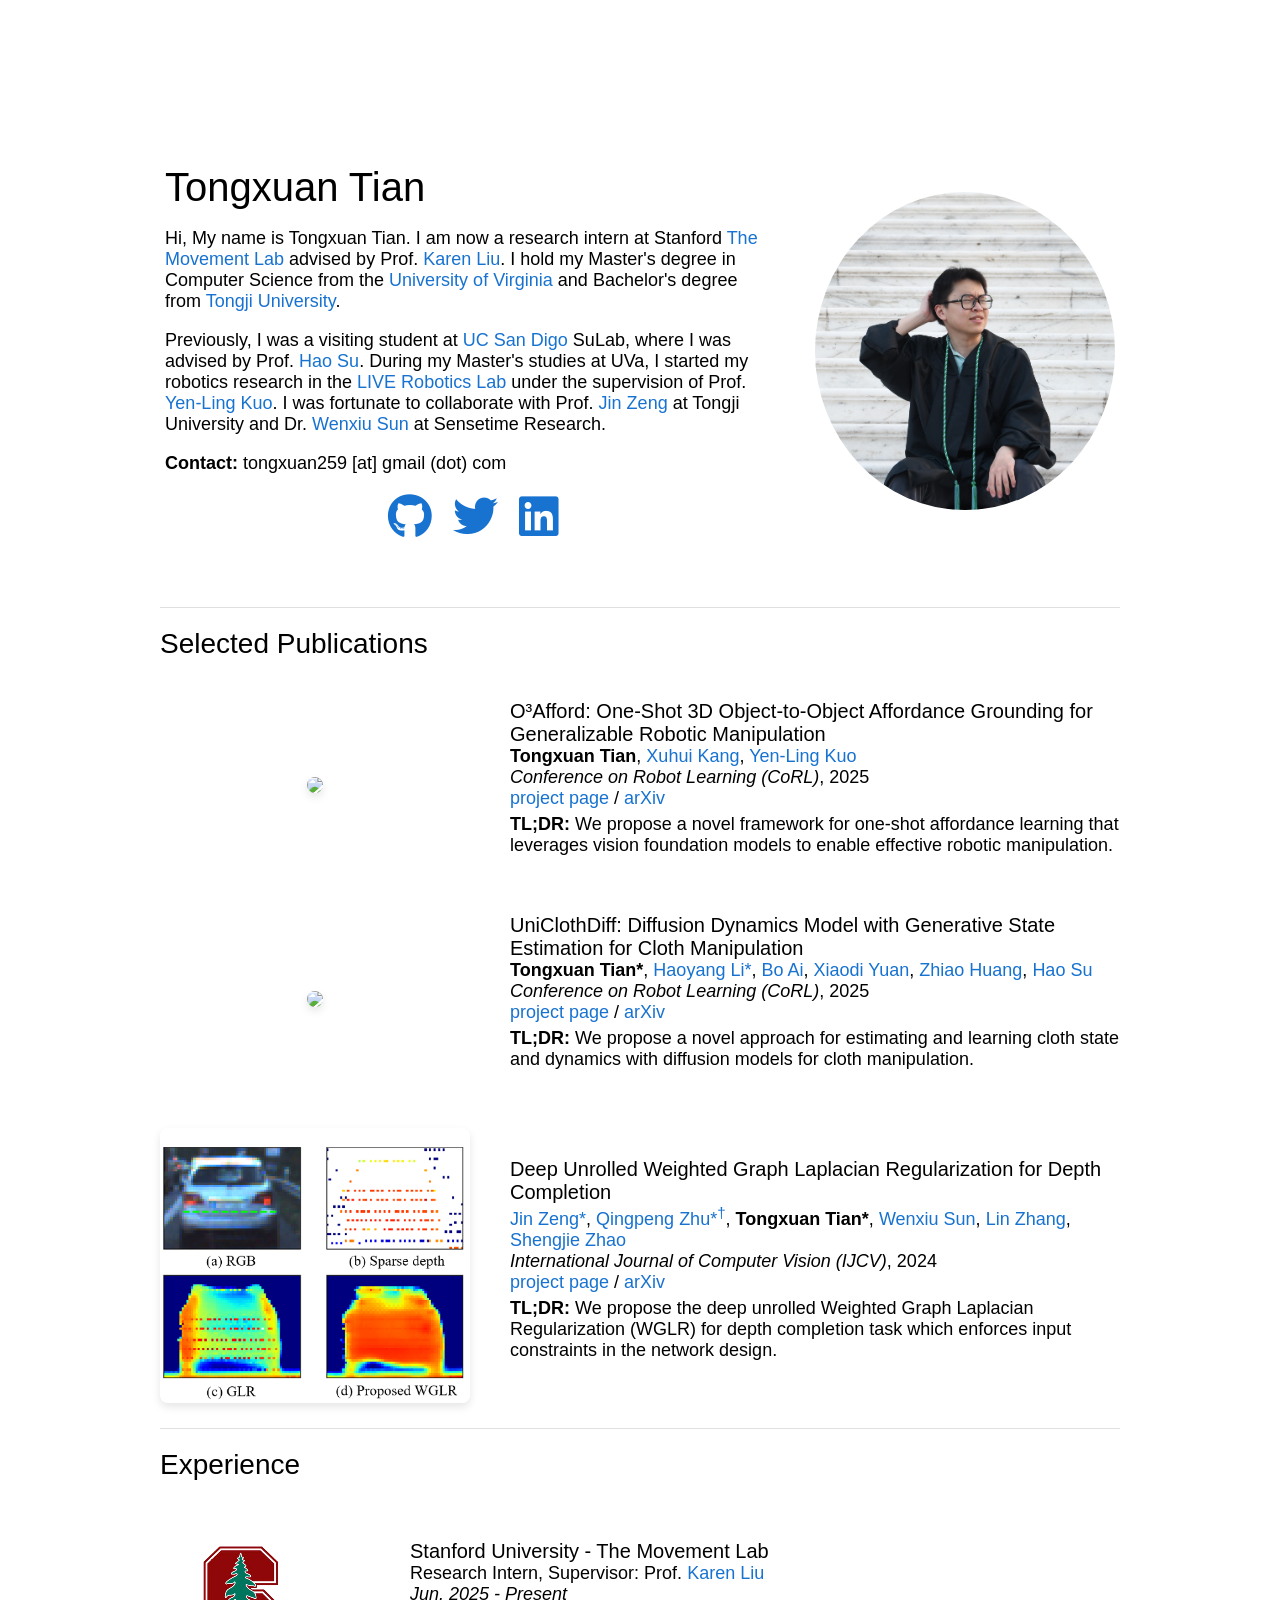
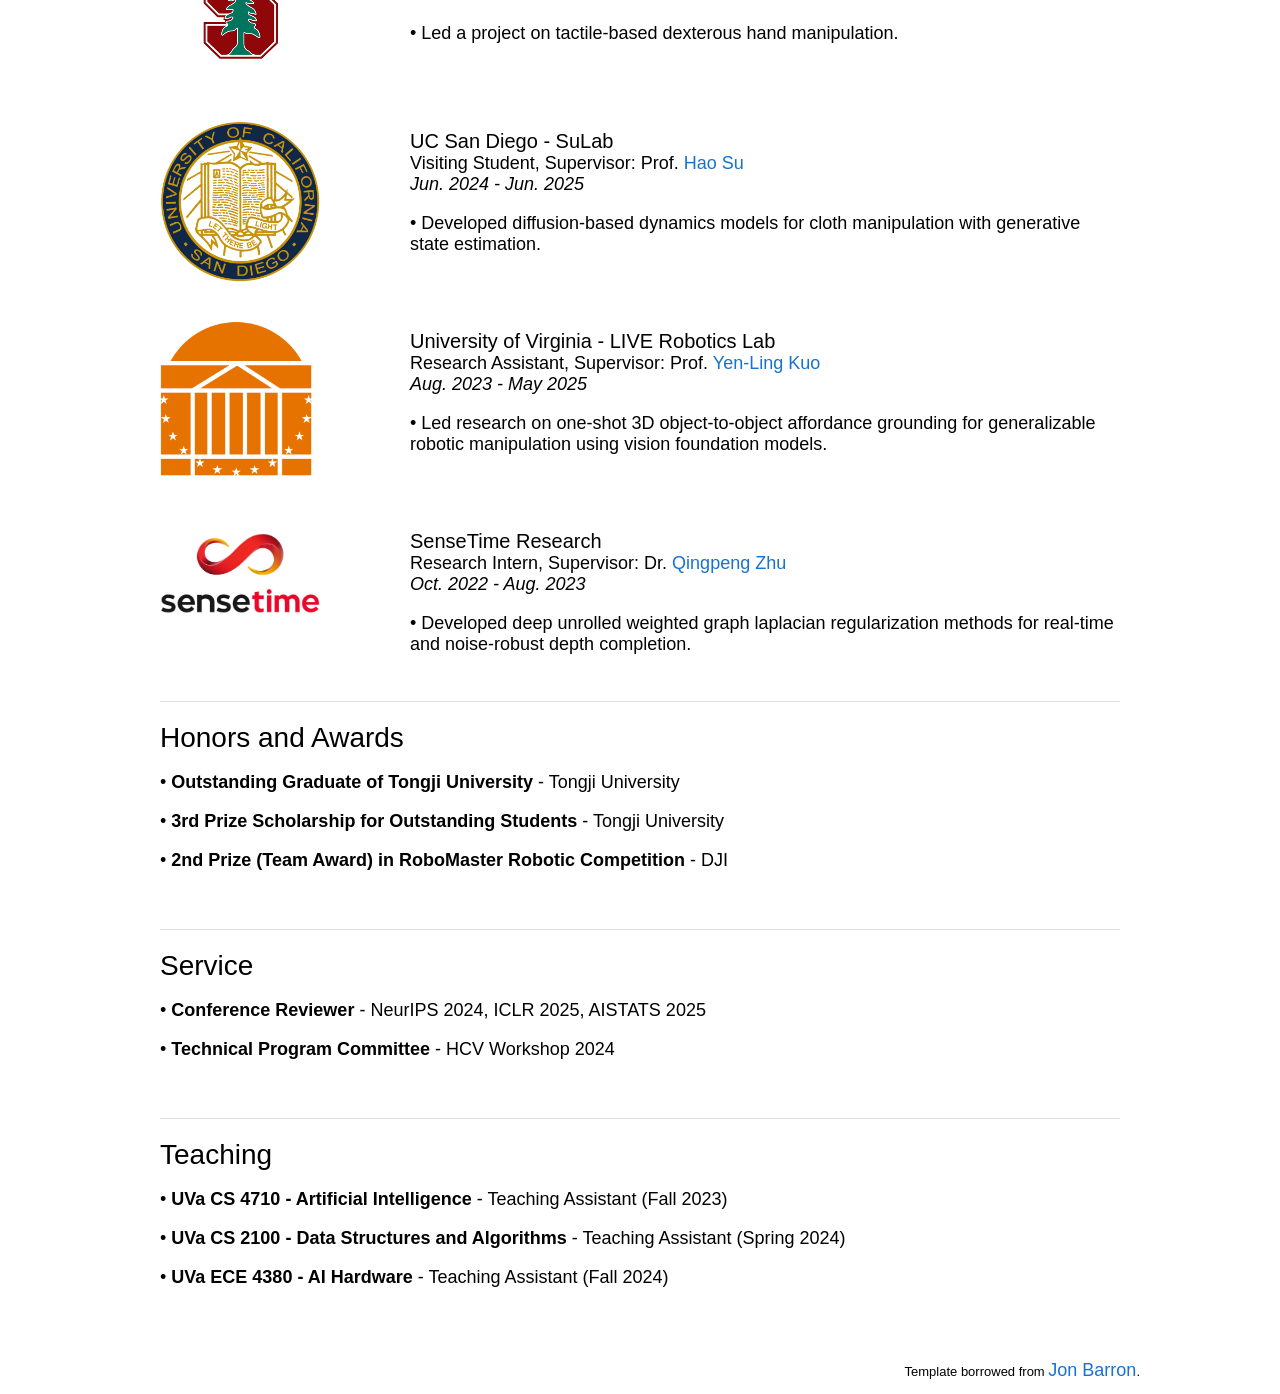
==== commit 946ad511: "update" ====
--- a/index.html
+++ b/index.html
@@ -53,16 +53,13 @@
           <table style="width:100%;border:0px;border-spacing:0px;border-collapse:separate;margin-right:auto;margin-left:auto;"><tbody>
               <tr>
               <td style="padding:0px 20px 20px 20px;width:100%;vertical-align:middle">
-                <hr style="border: none; height: 1px; background-color: #e0e0e0; margin: 0 0 20px 0;">
-                <h2 style="font-size: 28px;">Research</h2>
-                <p>
-                  I work on building general purpose robotic system with.
-                  I work on building general purpose robotic system with.
-                  I work on building general purpose robotic system with.
-                  I work on building general purpose robotic system with.
-
-
-                </p>
+                <!-- <hr style="border: none; height: 1px; background-color: #e0e0e0; margin: 0 0 20px 0;"> -->
+                <!-- <h2 style="font-size: 28px;">Research</h2>
+                <p>
+                  I work on building general purpose robotic system.s
+
+
+                </p> -->
                 <hr style="border: none; height: 1px; background-color: #e0e0e0; margin: 20px 0 20px 0;">
                 <h2 style="font-size: 28px;">Selected Publications</h2>
               </td>
@@ -198,7 +195,7 @@
                 <br>
                 Research Intern, Supervisor: Prof. <a href="https://tml.stanford.edu/people/karen-liu">Karen Liu</a>
                 <br>
-                <em>Sep. 2024 - Present</em>
+                <em>Jun. 2025 - Present</em>
                 <br>
                 <p>
                   • Led a project on tactile-based dexterous hand manipulation.
@@ -223,7 +220,7 @@
                 <br>
                 Visiting Student, Supervisor: Prof. <a href="https://cseweb.ucsd.edu/~haosu/">Hao Su</a>
                 <br>
-                <em>Jun. 2024 - Sep. 2024</em>
+                <em>Jun. 2024 - Jun. 2025</em>
                 <br>
                 <p>
                   • Developed diffusion-based dynamics models for cloth manipulation with generative state estimation.
@@ -248,7 +245,7 @@
                 <br>
                 Research Assistant, Supervisor: Prof. <a href="https://yenlingkuo.com/">Yen-Ling Kuo</a>
                 <br>
-                <em>Aug. 2023 - May 2024</em>
+                <em>Aug. 2023 - May 2025</em>
                 <br>
                 <p>
                   • Led research on one-shot 3D object-to-object affordance grounding for generalizable robotic manipulation using vision foundation models.
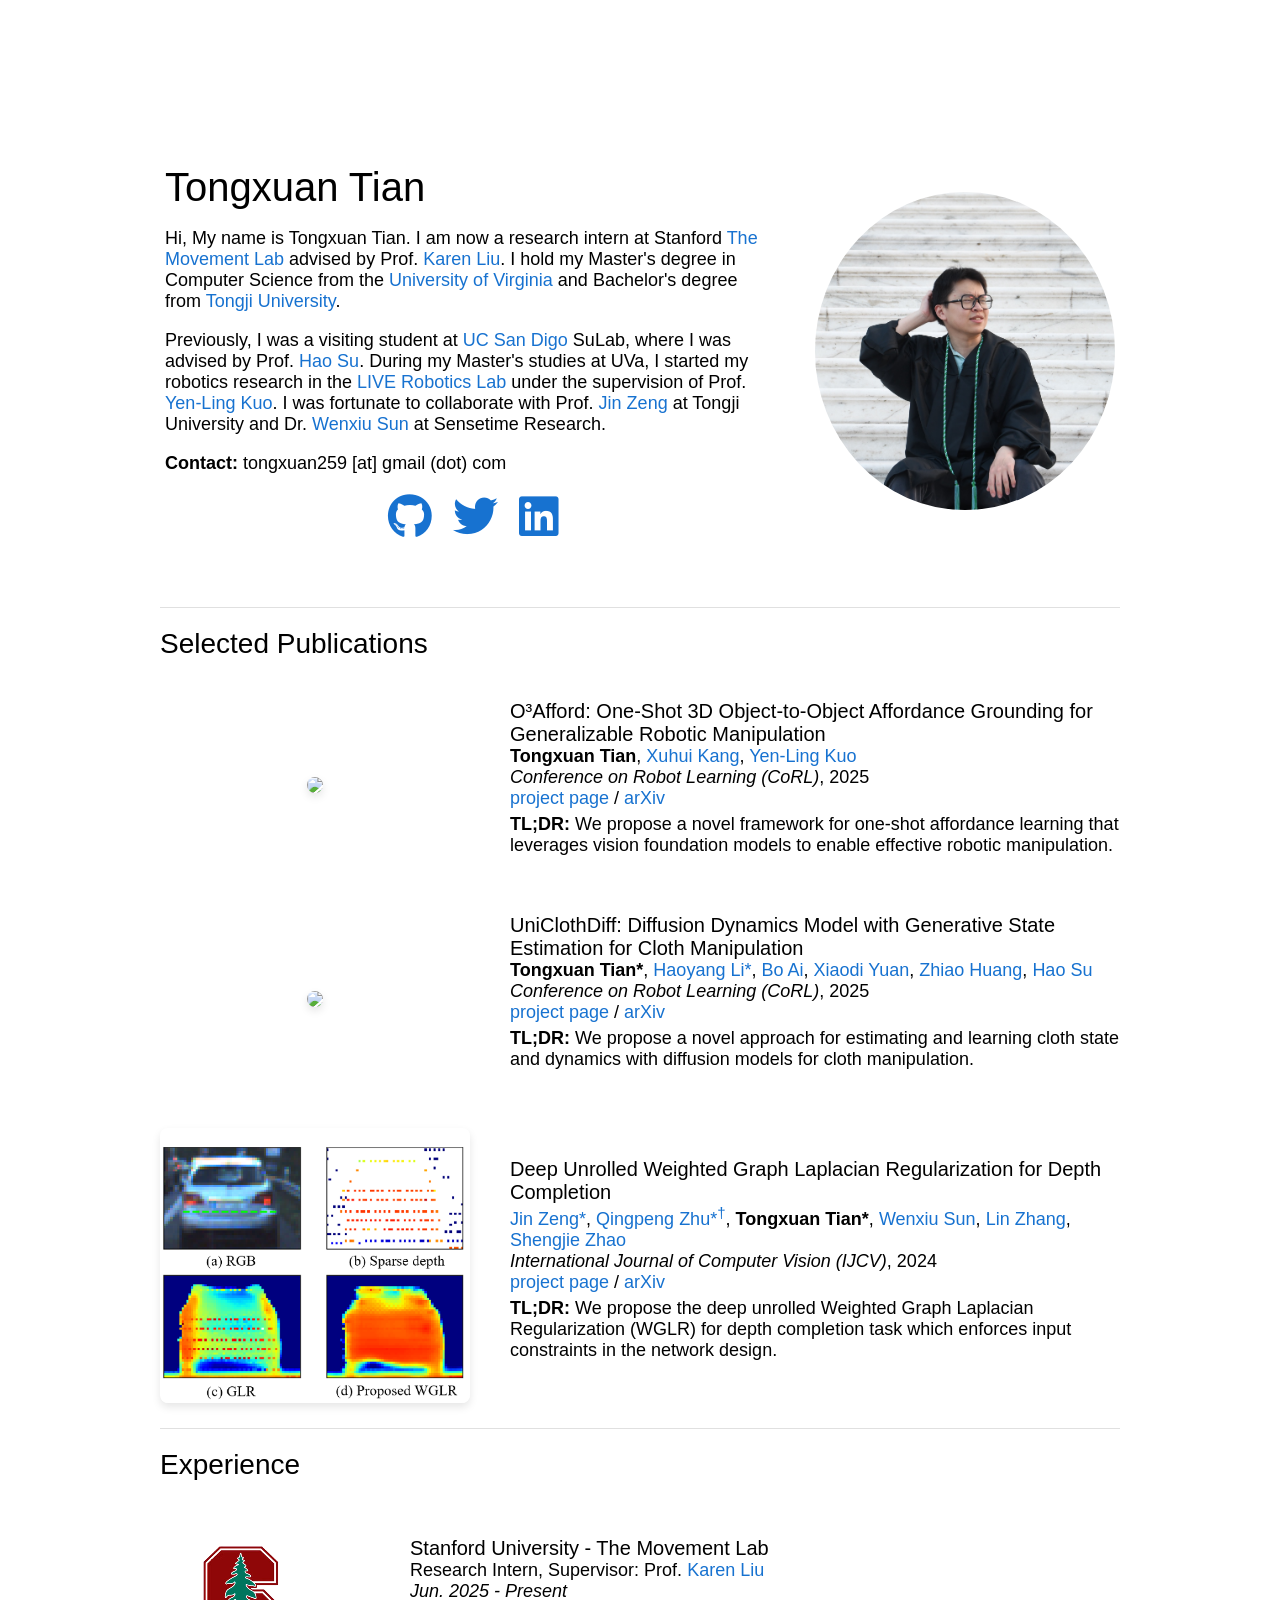
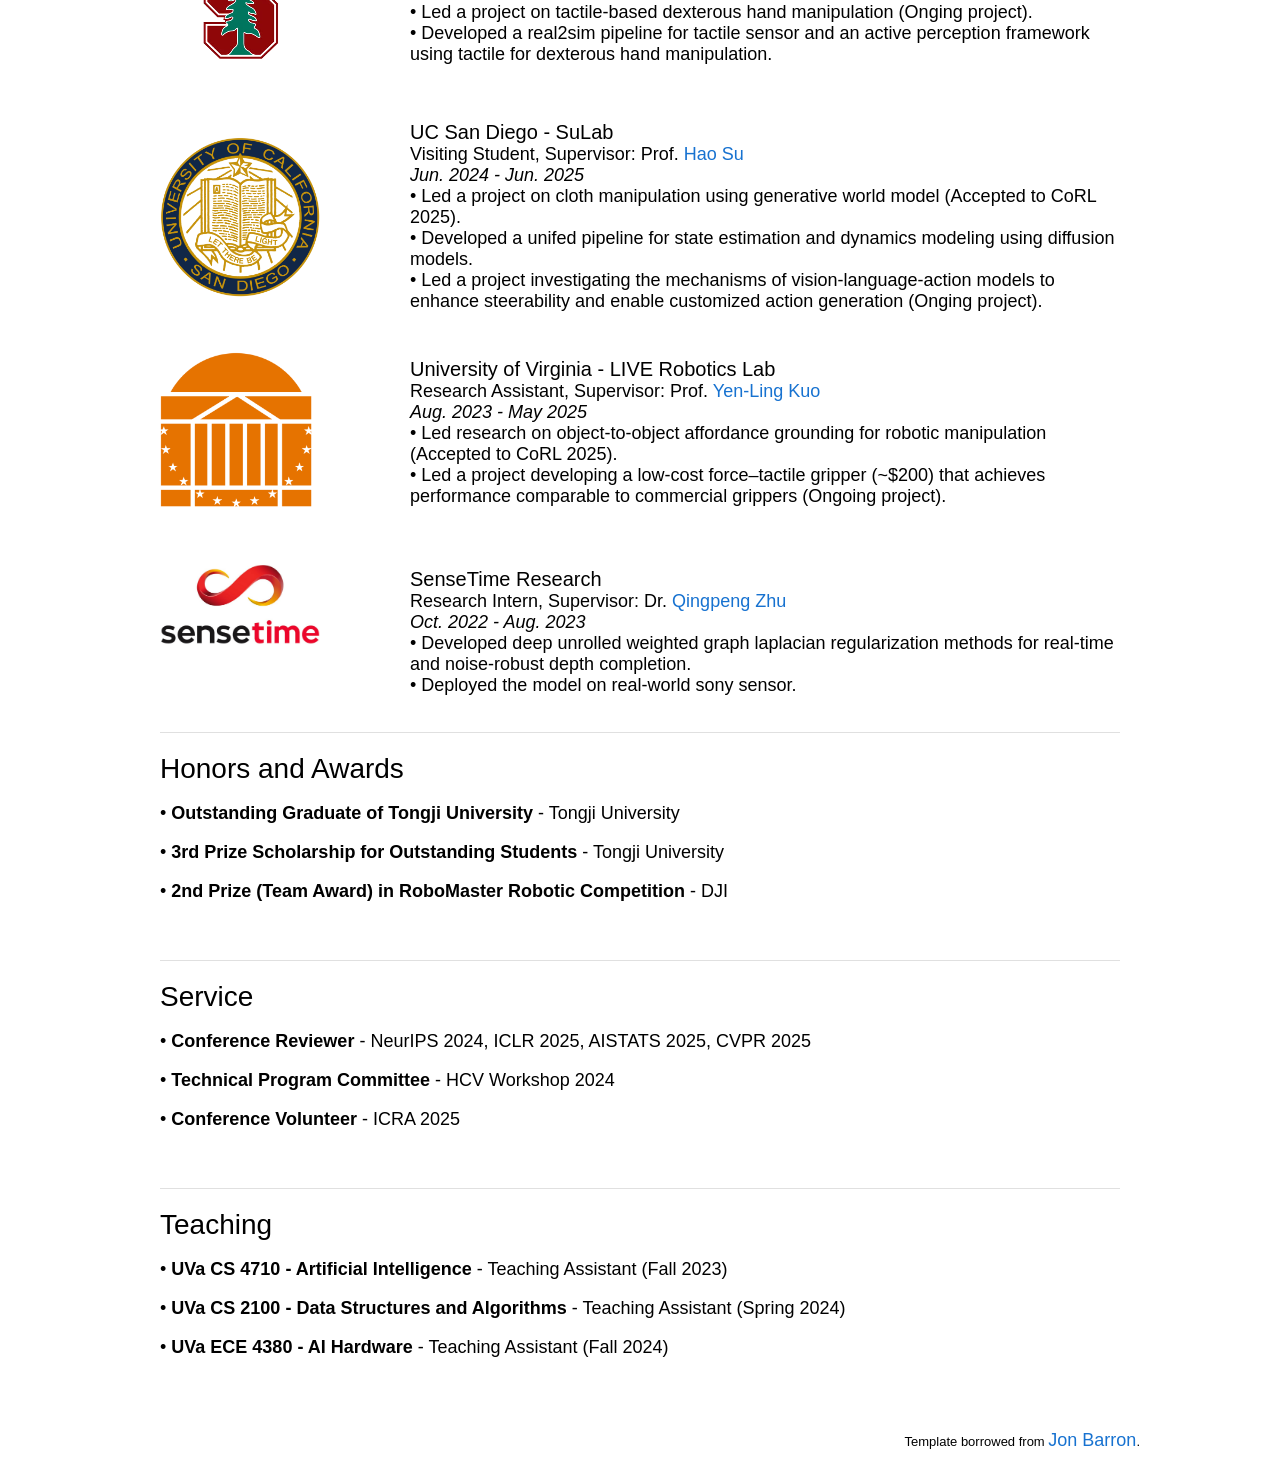
==== commit d4200e04: "update experience" ====
--- a/index.html
+++ b/index.html
@@ -197,9 +197,9 @@
                 <br>
                 <em>Jun. 2025 - Present</em>
                 <br>
-                <p>
-                  • Led a project on tactile-based dexterous hand manipulation.
-                </p>
+                  • Led a project on tactile-based dexterous hand manipulation (Onging project).
+                <br>
+                  • Developed a real2sim pipeline for tactile sensor and an active perception framework using tactile for dexterous hand manipulation.
               </td>
             </tr>
 
@@ -222,9 +222,11 @@
                 <br>
                 <em>Jun. 2024 - Jun. 2025</em>
                 <br>
-                <p>
-                  • Developed diffusion-based dynamics models for cloth manipulation with generative state estimation.
-                </p>
+                  • Led a project on cloth manipulation using generative world model (Accepted to CoRL 2025).
+                <br>
+                  • Developed a unifed pipeline for state estimation and dynamics modeling using diffusion models.
+                <br>
+                  • Led a project investigating the mechanisms of vision-language-action models to enhance steerability and enable customized action generation (Onging project).
               </td>
             </tr>
 
@@ -247,9 +249,9 @@
                 <br>
                 <em>Aug. 2023 - May 2025</em>
                 <br>
-                <p>
-                  • Led research on one-shot 3D object-to-object affordance grounding for generalizable robotic manipulation using vision foundation models.
-                </p>
+                  • Led research on object-to-object affordance grounding for robotic manipulation (Accepted to CoRL 2025).
+                <br>
+                  • Led a project developing a low-cost force–tactile gripper (~$200) that achieves performance comparable to commercial grippers (Ongoing project).
               </td>
             </tr>
 
@@ -272,9 +274,9 @@
                 <br>
                 <em>Oct. 2022 - Aug. 2023</em>
                 <br>
-                <p>
                   • Developed deep unrolled weighted graph laplacian regularization methods for real-time and noise-robust depth completion.
-                </p>
+                <br>
+                  • Deployed the model on real-world sony sensor.
               </td>
             </tr>
 
@@ -299,8 +301,9 @@
               <td style="padding:0px 20px 20px 20px;width:100%;vertical-align:middle">
                 <hr style="border: none; height: 1px; background-color: #e0e0e0; margin: 20px 0 20px 0;">
                 <h2 style="font-size: 28px;">Service</h2>
-                <p>• <strong>Conference Reviewer</strong> - NeurIPS 2024, ICLR 2025, AISTATS 2025</p>
+                <p>• <strong>Conference Reviewer</strong> - NeurIPS 2024, ICLR 2025, AISTATS 2025, CVPR 2025</p>
                 <p>• <strong>Technical Program Committee</strong> - HCV Workshop 2024</p>
+                <p>• <strong>Conference Volunteer</strong> - ICRA 2025</p>
               </td>
             </tr>
           </tbody></table>
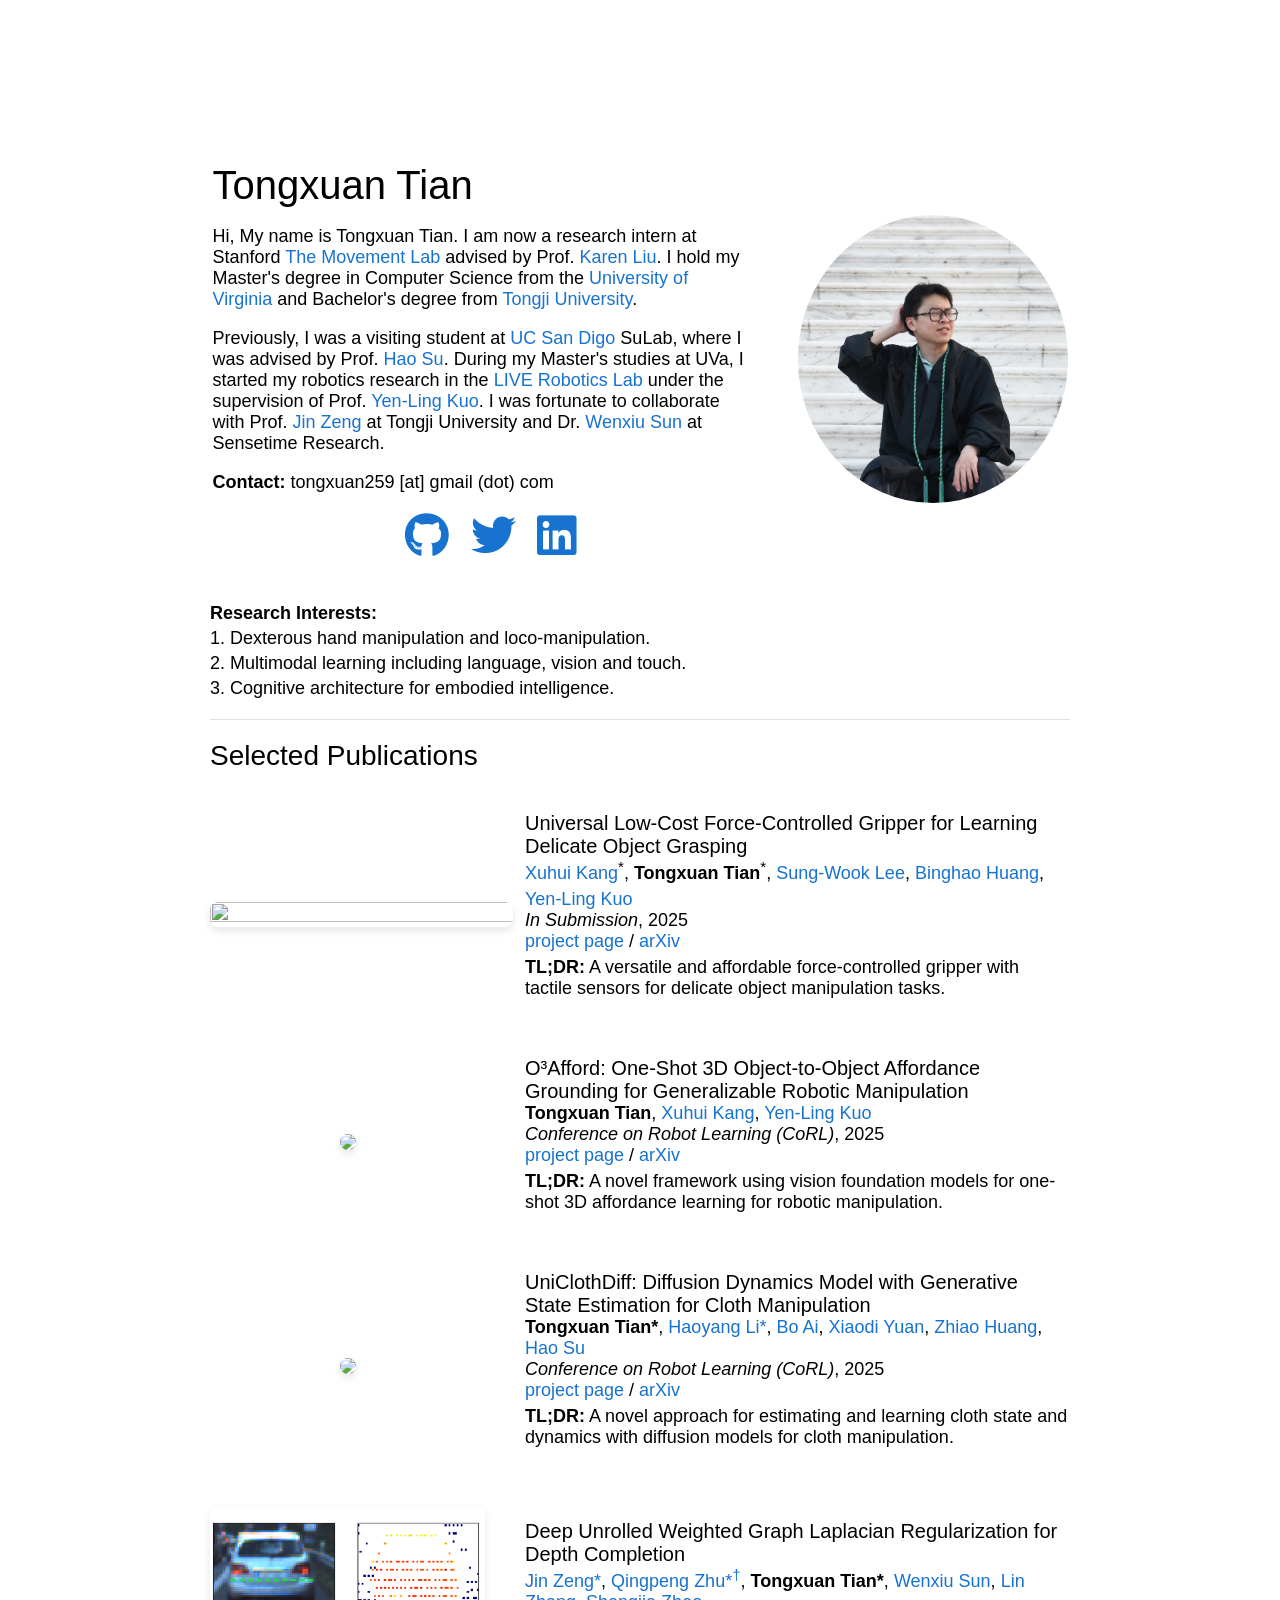
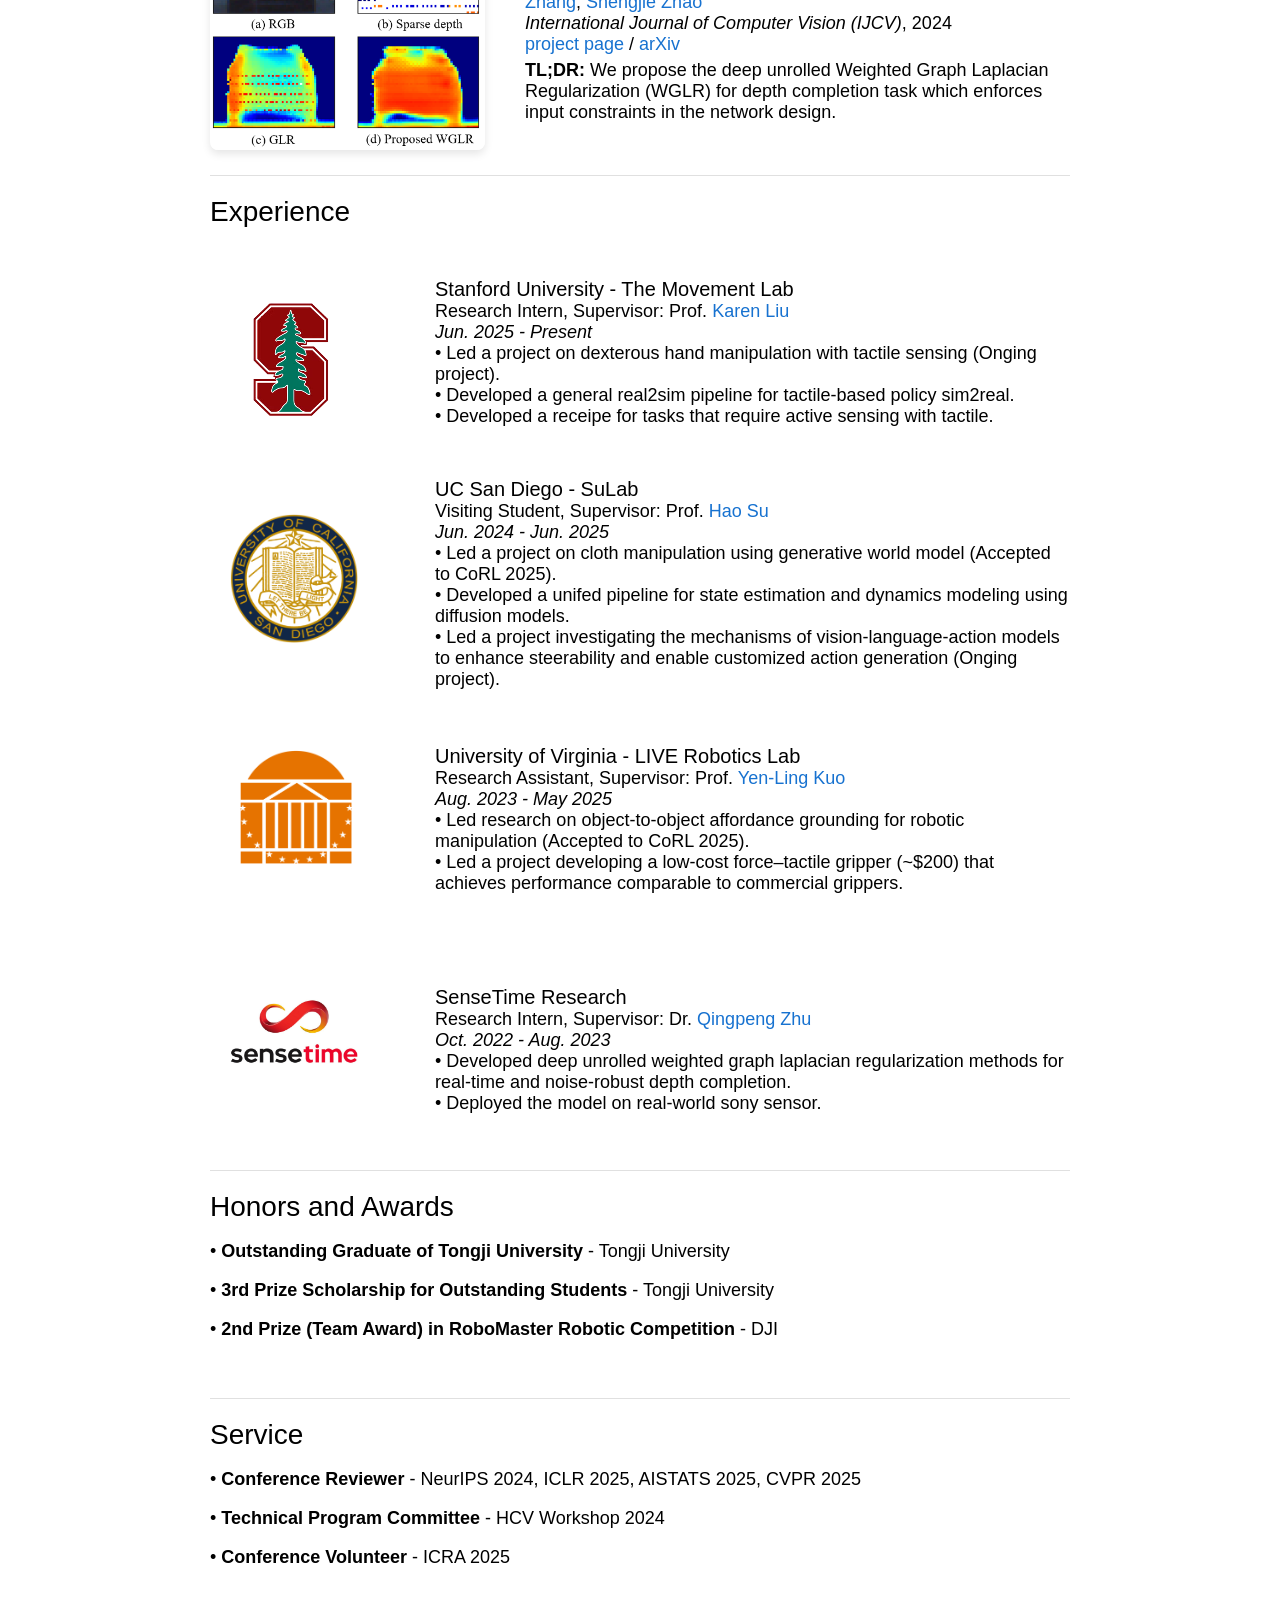
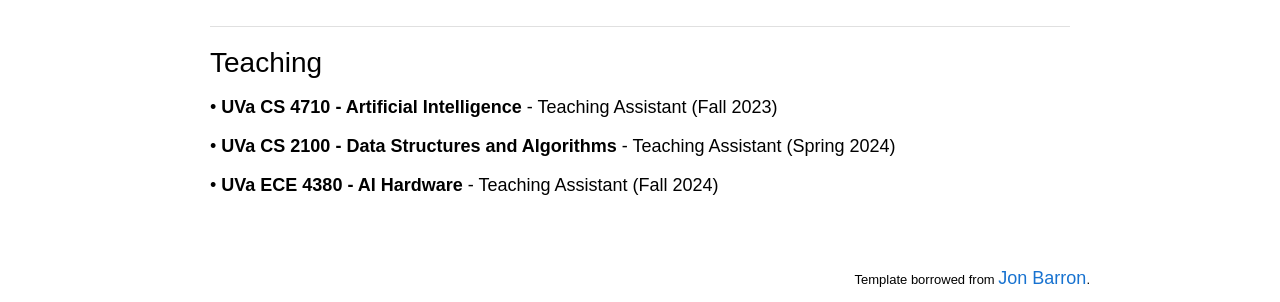
==== commit 12898c1d: "update force-gripper project" ====
--- a/index.html
+++ b/index.html
@@ -16,7 +16,7 @@
 
   <body>
     <!-- <div style="height: 10px;"></div> -->
-    <table style="width:100%;max-width:1000px;border:0px;border-spacing:0px;border-collapse:separate;margin-right:auto;margin-left:auto;"><tbody>
+    <table style="width:100%;max-width:900px;border:0px;border-spacing:0px;border-collapse:separate;margin-right:auto;margin-left:auto;"><tbody>
       <tr style="padding:0px">
         <td style="padding:0px">
           <table style="width:100%;border:0px;border-spacing:0px;border-collapse:separate;margin-right:auto;margin-left:auto;"><tbody>
@@ -60,6 +60,10 @@
 
 
                 </p> -->
+                <p class="research-interest-title"><strong>Research Interests:</strong></p>
+                <p class="research-interest">1. Dexterous hand manipulation and loco-manipulation.</p>
+                <p class="research-interest">2. Multimodal learning including language, vision and touch.</p>
+                <p class="research-interest">3. Cognitive architecture for embodied intelligence.</p>
                 <hr style="border: none; height: 1px; background-color: #e0e0e0; margin: 20px 0 20px 0;">
                 <h2 style="font-size: 28px;">Selected Publications</h2>
               </td>
@@ -74,7 +78,45 @@
             6. service
             7. teaching
           -->
-          <table style="width:100%;border:0px;border-spacing:0px;border-collapse:separate;margin-right:auto;margin-left:auto;"><tbody>
+
+          
+
+
+          <table style="width:100%;border:0px;border-spacing:0px;border-collapse:separate;margin-right:auto;margin-left:auto;"><tbody>
+            
+            
+            <!-- Force-Controlled Gripper Paper -->
+            <tr style="padding:0px">
+              <td style="padding:20px;width:35%;vertical-align:middle">
+                <div style="text-align: center;">
+                  <img src='images/publication/force-gripper.png' style="width:120%;max-width:110%;height:100%;border-radius:8px;box-shadow: 0 4px 8px rgba(0,0,0,0.1);">
+                </div>
+              </td>
+              <td style="padding:20px;width:65%;vertical-align:middle">
+                <a href="https://force-gripper.github.io/">
+                  <span class="papertitle">Universal Low-Cost Force-Controlled Gripper for Learning Delicate Object Grasping</span>
+                </a>
+                <br>
+                <a href="https://scholar.google.com/citations?user=sIY8FtgAAAAJ&hl=en">Xuhui Kang</a><sup>*</sup>,
+                <strong>Tongxuan Tian</strong><sup>*</sup>,
+                <a href="https://seansungwooklee.github.io/">Sung-Wook Lee</a><sup></sup>,
+                <a href="https://binghao-huang.github.io/#intro">Binghao Huang</a><sup></sup>,
+                <a href="https://yenlingkuo.com/">Yen-Ling Kuo</a><sup></sup>
+                <br>
+                <em>In Submission</em>, 2025
+      
+                <br>
+                <a href="https://force-gripper.github.io/">project page</a>
+                /
+                <a href="https://force-gripper.github.io/">arXiv</a>
+                <br>
+                <p style="margin-top:5px;">
+                  <strong>TL;DR:</strong> A versatile and affordable force-controlled gripper with tactile sensors for delicate object manipulation tasks.
+                </p>
+              </td>
+            </tr>
+            
+            
             <!-- O3Afford Paper -->
             <tr style="padding:0px">
               <td style="padding:20px;width:35%;vertical-align:middle">
@@ -98,7 +140,7 @@
                 <a href="https://arxiv.org/abs/2509.06233">arXiv</a>
                 <br>
                 <p style="margin-top:5px;">
-                  <strong>TL;DR:</strong> We propose a novel framework for one-shot affordance learning that leverages vision foundation models to enable effective robotic manipulation.
+                  <strong>TL;DR:</strong> A novel framework using vision foundation models for one-shot 3D affordance learning for robotic manipulation.
                 </p>
               </td>
             </tr>
@@ -129,10 +171,12 @@
                 <a href="https://arxiv.org/abs/2503.11999">arXiv</a>
                 <br>
                 <p style="margin-top:5px;">
-                  <strong>TL;DR:</strong> We propose a novel approach for estimating and learning cloth state and dynamics with diffusion models for cloth manipulation.
-                </p>
-              </td>
-            </tr>
+                  <strong>TL;DR:</strong> A novel approach for estimating and learning cloth state and dynamics with diffusion models for cloth manipulation.
+                </p>
+              </td>
+            </tr>
+
+
 
             <!-- IJCV Paper -->
             <tr style="padding:0px">
@@ -185,7 +229,7 @@
                   <source src="images/experience/stanford.png" type="video/mp4">
                   Your browser does not support the video tag.
                   </video></div>
-                  <img src='images/experience/stanford.png' width=100%>
+                  <img src='images/experience/stanford.png' style="width:80%;max-width:160px;display:block;margin:10px 20px;">
                 </div>
               </td>
               <td style="padding:20px;width:75%;vertical-align:middle">
@@ -197,9 +241,11 @@
                 <br>
                 <em>Jun. 2025 - Present</em>
                 <br>
-                  • Led a project on tactile-based dexterous hand manipulation (Onging project).
-                <br>
-                  • Developed a real2sim pipeline for tactile sensor and an active perception framework using tactile for dexterous hand manipulation.
+                  • Led a project on dexterous hand manipulation with tactile sensing (Onging project).
+                <br>
+                  • Developed a general real2sim pipeline for tactile-based policy sim2real.
+                <br>
+                  • Developed a receipe for tasks that require active sensing with tactile.
               </td>
             </tr>
 
@@ -210,7 +256,7 @@
                   <source src="images/experience/ucsd.png" type="video/mp4">
                   Your browser does not support the video tag.
                   </video></div>
-                  <img src='images/experience/ucsd.png' width=100%>
+                  <img src='images/experience/ucsd.png' style="width:80%;max-width:160px;display:block;margin:20px 20px;">
                 </div>
               </td>
               <td style="padding:20px;width:75%;vertical-align:middle">
@@ -237,7 +283,7 @@
                   <source src="images/experience/UVa.png" type="video/mp4">
                   Your browser does not support the video tag.
                   </video></div>
-                  <img src='images/experience/UVa.png' width=95%>
+                  <img src='images/experience/UVa.png' style="width:70%;max-width:160px;display:block;margin:20px 30px;">
                 </div>
               </td>
               <td style="padding:20px;width:75%;vertical-align:middle">
@@ -251,7 +297,7 @@
                 <br>
                   • Led research on object-to-object affordance grounding for robotic manipulation (Accepted to CoRL 2025).
                 <br>
-                  • Led a project developing a low-cost force–tactile gripper (~$200) that achieves performance comparable to commercial grippers (Ongoing project).
+                  • Led a project developing a low-cost force–tactile gripper (~$200) that achieves performance comparable to commercial grippers.
               </td>
             </tr>
 
@@ -262,7 +308,7 @@
                   <source src="images/experience/sensetime.png" type="video/mp4">
                   Your browser does not support the video tag.
                   </video></div>
-                  <img src='images/experience/sensetime.png' width=100%>
+                  <img src='images/experience/sensetime.png' style="width:80%;max-width:160px;display:block;margin:40px 20px;">
                 </div>
               </td>
               <td style="padding:20px;width:75%;vertical-align:middle">
--- a/stylesheet.css
+++ b/stylesheet.css
@@ -117,6 +117,14 @@
   /* font-weight: bold; */
 }
 
+.research-interest {
+  margin: 4px 0;
+}
+
+.research-interest-title {
+  margin: 0 0 4px 0;
+}
+
 .one {
   width: 160px;
   height: 160px;
@@ -150,4 +158,4 @@
 
 .social-icons a:hover {
   color: #f09228;
-}+}
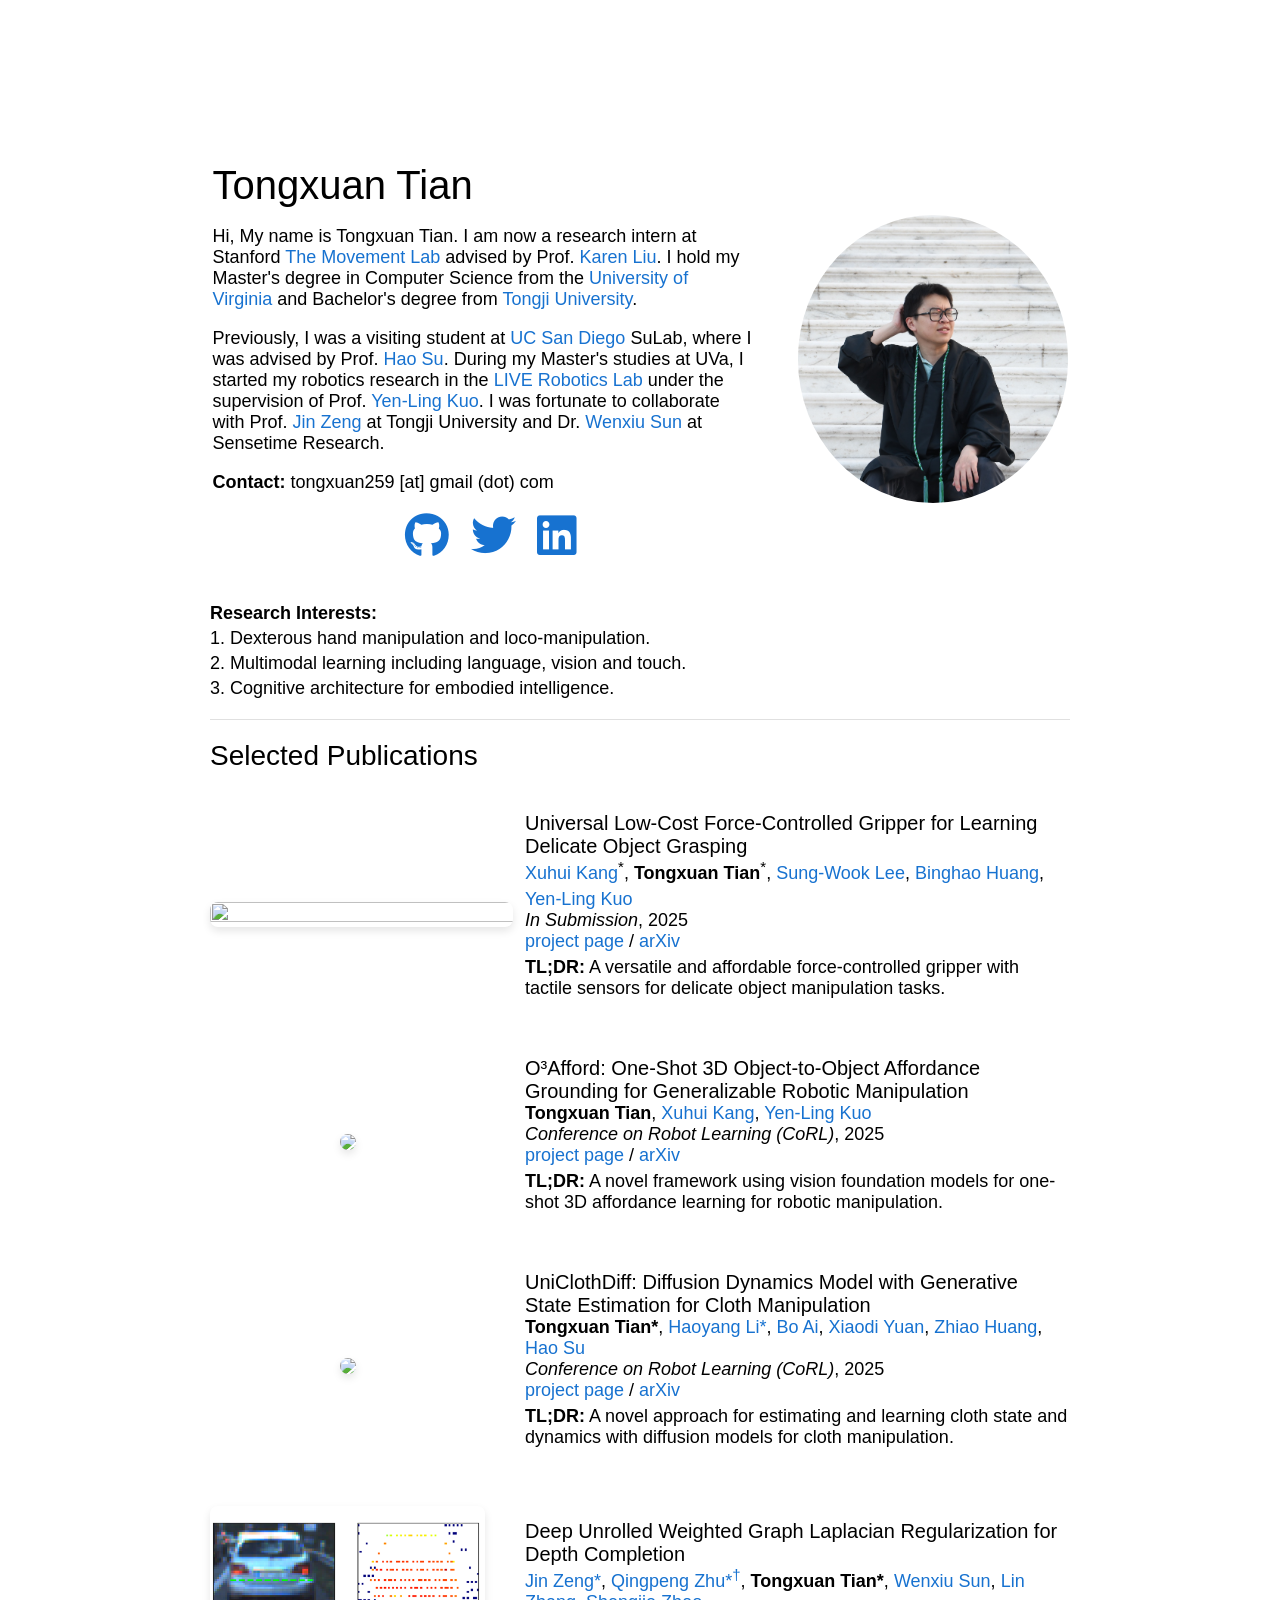
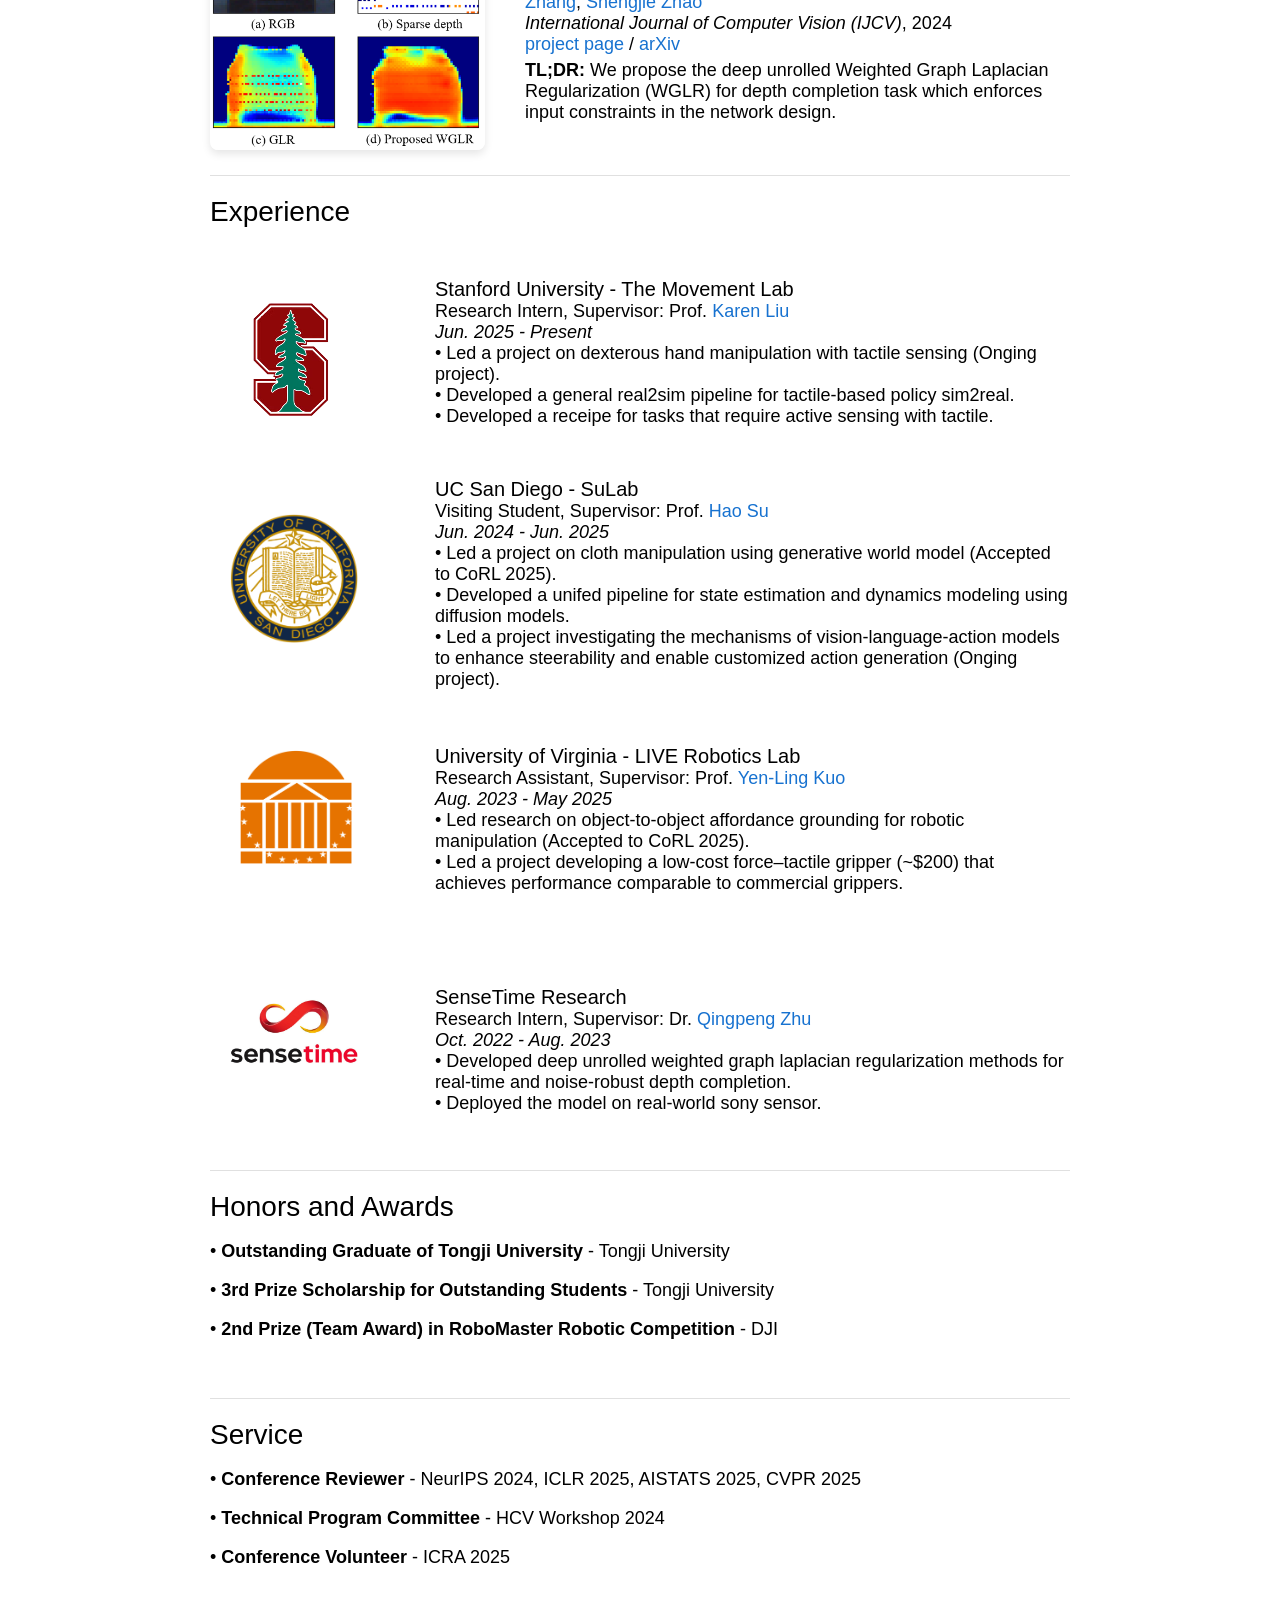
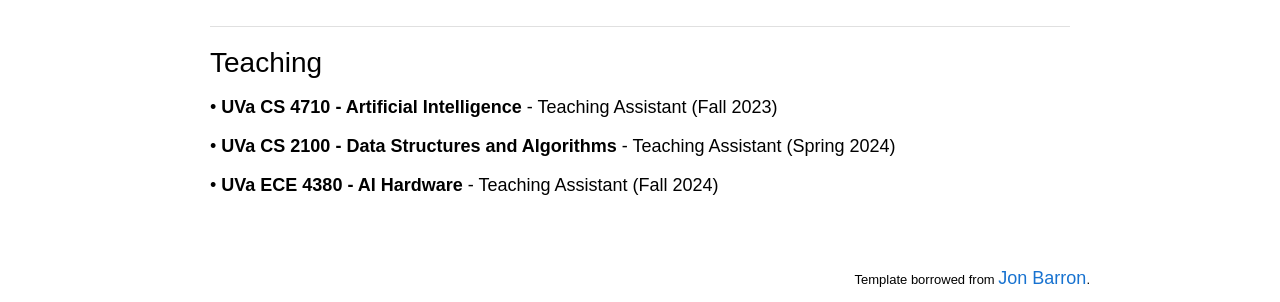
==== commit 40dc91e2: "fix grammar mistake" ====
--- a/index.html
+++ b/index.html
@@ -30,7 +30,7 @@
                   I hold my Master's degree in Computer Science from the <a href="https://www.virginia.edu/">University of Virginia</a> and Bachelor's degree from <a href="https://www.tongji.edu.cn/eng/">Tongji University</a>.
                 </p>
                 <p>
-                  Previously, I was a visiting student at <a href="https://ucsd.edu/">UC San Digo</a> SuLab, where I was advised by Prof. <a href="https://cseweb.ucsd.edu/~haosu/index.html">Hao Su</a>.
+                  Previously, I was a visiting student at <a href="https://ucsd.edu/">UC San Diego</a> SuLab, where I was advised by Prof. <a href="https://cseweb.ucsd.edu/~haosu/index.html">Hao Su</a>.
                   During my Master's studies at UVa, I started my robotics research in the <a href="https://github.com/live-robotics-uva">LIVE Robotics Lab</a> under the supervision of Prof. <a href="https://yenlingkuo.com/">Yen-Ling Kuo</a>.
                   I was fortunate to collaborate with Prof. <a href="https://jzengust.github.io/">Jin Zeng</a> at Tongji University and Dr. <a href="http://wenxiusun.com/">Wenxiu Sun</a> at Sensetime Research.
                 </p>
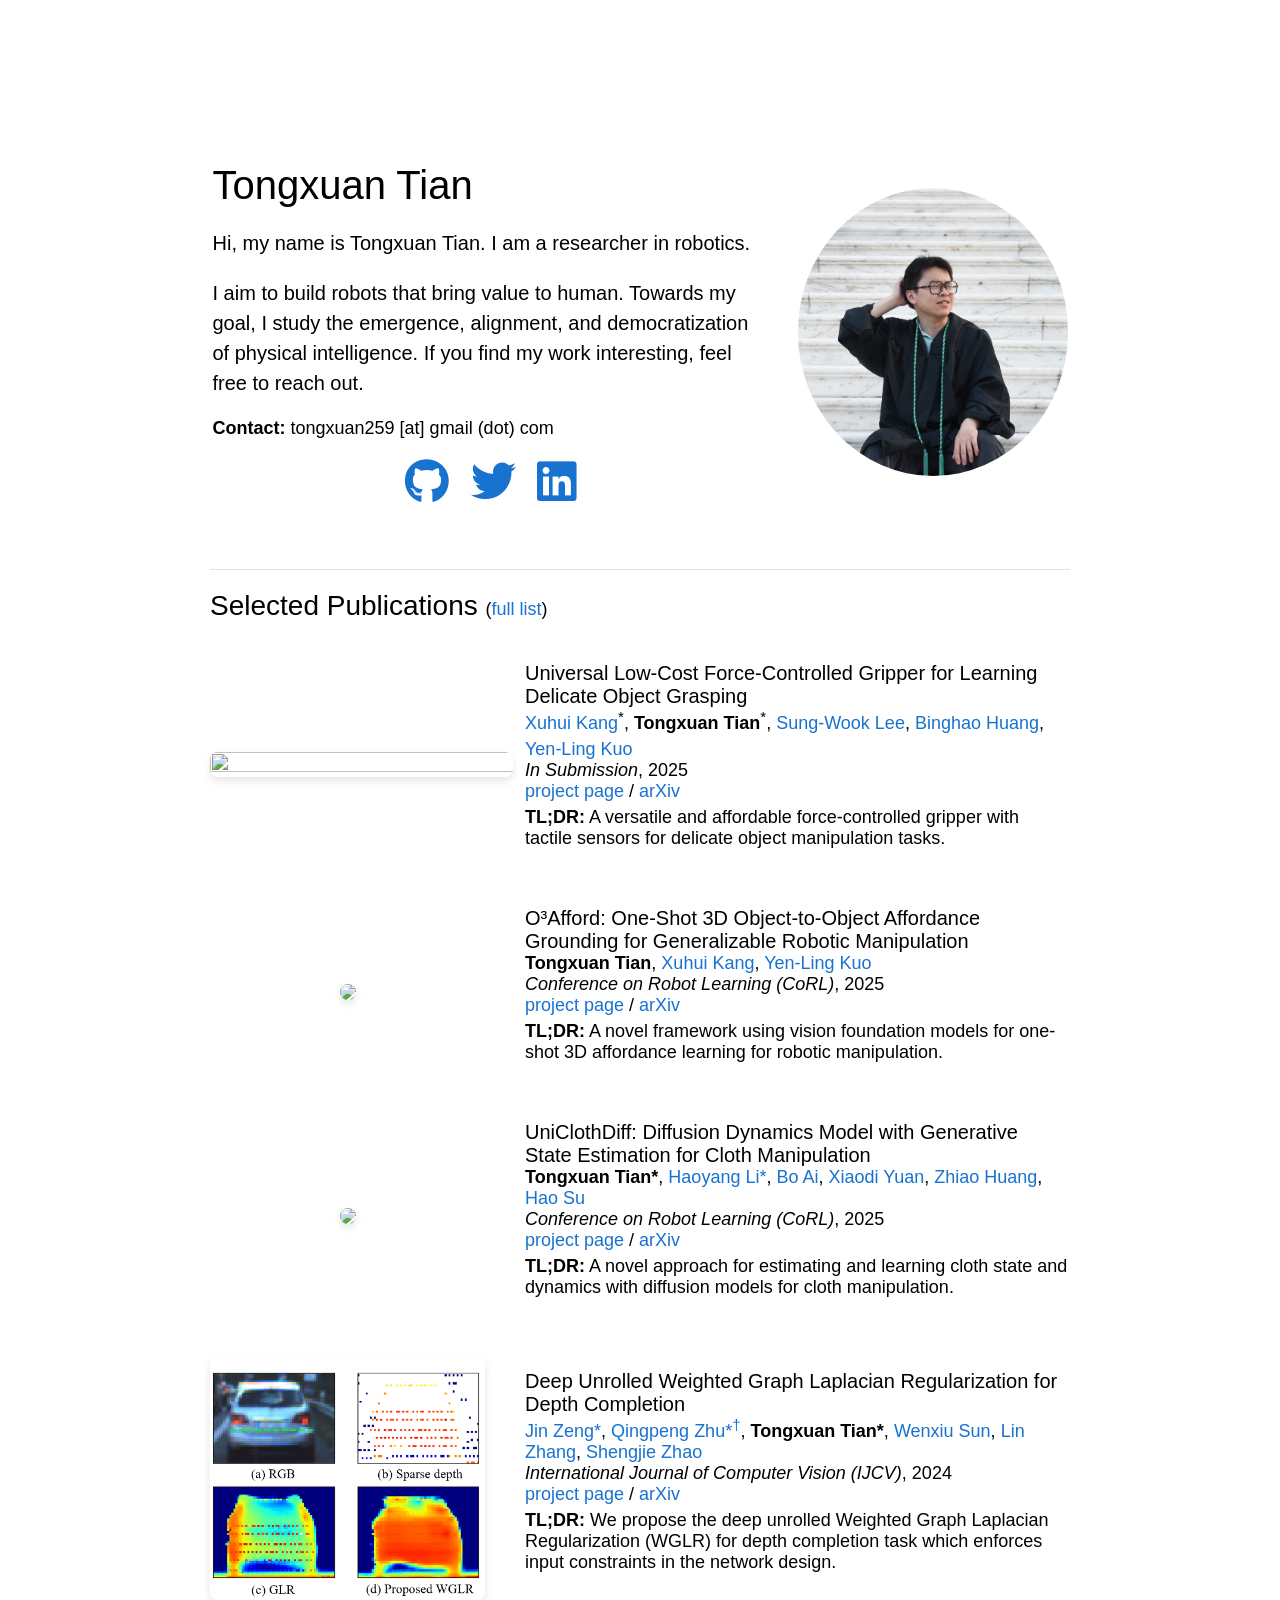
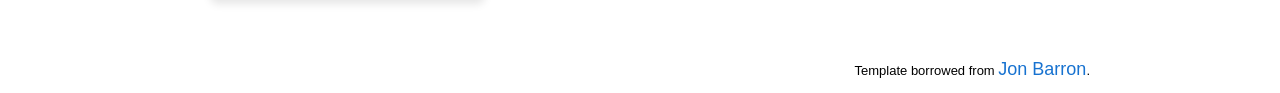
==== commit 237efb0a: "update intro, research" ====
--- a/index.html
+++ b/index.html
@@ -3,6 +3,7 @@
   <head>
     <meta http-equiv="Content-Type" content="text/html; charset=UTF-8">
 
+    
     <title>Tongxuan Tian</title>
 
     <meta name="author" content="Tongxuan Tian">
@@ -25,14 +26,13 @@
                 <p class="name" style="text-align: left;">
                   Tongxuan Tian
                 </p>
-                <p>
-                  Hi, My name is Tongxuan Tian. I am now a research intern at Stanford <a href="https://tml.stanford.edu/"></a> <a href="https://tml.stanford.edu/">The Movement Lab</a> advised by Prof. <a href="https://tml.stanford.edu/people/karen-liu" >Karen Liu</a>.
-                  I hold my Master's degree in Computer Science from the <a href="https://www.virginia.edu/">University of Virginia</a> and Bachelor's degree from <a href="https://www.tongji.edu.cn/eng/">Tongji University</a>.
-                </p>
-                <p>
-                  Previously, I was a visiting student at <a href="https://ucsd.edu/">UC San Diego</a> SuLab, where I was advised by Prof. <a href="https://cseweb.ucsd.edu/~haosu/index.html">Hao Su</a>.
-                  During my Master's studies at UVa, I started my robotics research in the <a href="https://github.com/live-robotics-uva">LIVE Robotics Lab</a> under the supervision of Prof. <a href="https://yenlingkuo.com/">Yen-Ling Kuo</a>.
-                  I was fortunate to collaborate with Prof. <a href="https://jzengust.github.io/">Jin Zeng</a> at Tongji University and Dr. <a href="http://wenxiusun.com/">Wenxiu Sun</a> at Sensetime Research.
+                <p class="intro-text">
+                  Hi, my name is Tongxuan Tian. I am a researcher in robotics.
+                </p>
+                <p class="intro-text">
+                  I aim to build robots that bring value to human.
+                  Towards my goal, I study the emergence, alignment, and democratization of physical intelligence.
+                  If you find my work interesting, feel free to reach out.
                 </p>
                 <p>
                   <strong>Contact:</strong> tongxuan259 [at] gmail (dot) com
@@ -53,31 +53,11 @@
           <table style="width:100%;border:0px;border-spacing:0px;border-collapse:separate;margin-right:auto;margin-left:auto;"><tbody>
               <tr>
               <td style="padding:0px 20px 20px 20px;width:100%;vertical-align:middle">
-                <!-- <hr style="border: none; height: 1px; background-color: #e0e0e0; margin: 0 0 20px 0;"> -->
-                <!-- <h2 style="font-size: 28px;">Research</h2>
-                <p>
-                  I work on building general purpose robotic system.s
-
-
-                </p> -->
-                <p class="research-interest-title"><strong>Research Interests:</strong></p>
-                <p class="research-interest">1. Dexterous hand manipulation and loco-manipulation.</p>
-                <p class="research-interest">2. Multimodal learning including language, vision and touch.</p>
-                <p class="research-interest">3. Cognitive architecture for embodied intelligence.</p>
                 <hr style="border: none; height: 1px; background-color: #e0e0e0; margin: 20px 0 20px 0;">
-                <h2 style="font-size: 28px;">Selected Publications</h2>
-              </td>
-            </tr>
-          </tbody></table>
-
-          <!-- 
-            1.research interest
-            2. seletec publication
-            3. experience
-            5. honors
-            6. service
-            7. teaching
-          -->
+                <h2 style="font-size: 28px;">Selected Publications <span style="font-size: 18px; font-weight: normal;">(<a href="https://scholar.google.com/citations?user=-X-FdfgAAAAJ&hl=en">full list</a>)</span></h2>
+              </td>
+            </tr>
+          </tbody></table>
 
           
 
@@ -210,163 +190,7 @@
             </tr>
           </tbody></table>
 
-          
-
-          <table style="width:100%;border:0px;border-spacing:0px;border-collapse:separate;margin-right:auto;margin-left:auto;"><tbody>
-              <tr>
-              <td style="padding:0px 20px 20px 20px;width:100%;vertical-align:middle">
-                <hr style="border: none; height: 1px; background-color: #e0e0e0; margin: 0 0 20px 0;">
-                <h2 style="font-size: 28px;">Experience</h2>
-              </td>
-            </tr>
-          </tbody></table>
-
-          <table style="width:100%;border:0px;border-spacing:0px;border-collapse:separate;margin-right:auto;margin-left:auto;"><tbody>
-            <tr onmouseout="smerf_stop()" onmouseover="smerf_start()">
-              <td style="padding:20px;width:25%;vertical-align:middle">
-                <div class="one">
-                  <div class="two" id=''><video  width=100% muted autoplay loop>
-                  <source src="images/experience/stanford.png" type="video/mp4">
-                  Your browser does not support the video tag.
-                  </video></div>
-                  <img src='images/experience/stanford.png' style="width:80%;max-width:160px;display:block;margin:10px 20px;">
-                </div>
-              </td>
-              <td style="padding:20px;width:75%;vertical-align:middle">
-                <a href="https://tml.stanford.edu/">
-                  <span class="papertitle">Stanford University - The Movement Lab</span>
-                </a>
-                <br>
-                Research Intern, Supervisor: Prof. <a href="https://tml.stanford.edu/people/karen-liu">Karen Liu</a>
-                <br>
-                <em>Jun. 2025 - Present</em>
-                <br>
-                  • Led a project on dexterous hand manipulation with tactile sensing (Onging project).
-                <br>
-                  • Developed a general real2sim pipeline for tactile-based policy sim2real.
-                <br>
-                  • Developed a receipe for tasks that require active sensing with tactile.
-              </td>
-            </tr>
-
-            <tr onmouseout="smerf_stop()" onmouseover="smerf_start()">
-              <td style="padding:20px;width:25%;vertical-align:middle">
-                <div class="one">
-                  <div class="two" id=''><video  width=100% muted autoplay loop>
-                  <source src="images/experience/ucsd.png" type="video/mp4">
-                  Your browser does not support the video tag.
-                  </video></div>
-                  <img src='images/experience/ucsd.png' style="width:80%;max-width:160px;display:block;margin:20px 20px;">
-                </div>
-              </td>
-              <td style="padding:20px;width:75%;vertical-align:middle">
-                <a href="https://cseweb.ucsd.edu/~haosu/">
-                  <span class="papertitle">UC San Diego - SuLab</span>
-                </a>
-                <br>
-                Visiting Student, Supervisor: Prof. <a href="https://cseweb.ucsd.edu/~haosu/">Hao Su</a>
-                <br>
-                <em>Jun. 2024 - Jun. 2025</em>
-                <br>
-                  • Led a project on cloth manipulation using generative world model (Accepted to CoRL 2025).
-                <br>
-                  • Developed a unifed pipeline for state estimation and dynamics modeling using diffusion models.
-                <br>
-                  • Led a project investigating the mechanisms of vision-language-action models to enhance steerability and enable customized action generation (Onging project).
-              </td>
-            </tr>
-
-            <tr onmouseout="smerf_stop()" onmouseover="smerf_start()">
-              <td style="padding:20px;width:25%;vertical-align:middle">
-                <div class="one">
-                  <div class="two" id=''><video  width=100% muted autoplay loop>
-                  <source src="images/experience/UVa.png" type="video/mp4">
-                  Your browser does not support the video tag.
-                  </video></div>
-                  <img src='images/experience/UVa.png' style="width:70%;max-width:160px;display:block;margin:20px 30px;">
-                </div>
-              </td>
-              <td style="padding:20px;width:75%;vertical-align:middle">
-                <a href="https://github.com/live-robotics-uva">
-                  <span class="papertitle">University of Virginia - LIVE Robotics Lab</span>
-                </a>
-                <br>
-                Research Assistant, Supervisor: Prof. <a href="https://yenlingkuo.com/">Yen-Ling Kuo</a>
-                <br>
-                <em>Aug. 2023 - May 2025</em>
-                <br>
-                  • Led research on object-to-object affordance grounding for robotic manipulation (Accepted to CoRL 2025).
-                <br>
-                  • Led a project developing a low-cost force–tactile gripper (~$200) that achieves performance comparable to commercial grippers.
-              </td>
-            </tr>
-
-            <tr onmouseout="smerf_stop()" onmouseover="smerf_start()">
-              <td style="padding:20px;width:25%;vertical-align:middle">
-                <div class="one">
-                  <div class="two" id=''><video  width=100% muted autoplay loop>
-                  <source src="images/experience/sensetime.png" type="video/mp4">
-                  Your browser does not support the video tag.
-                  </video></div>
-                  <img src='images/experience/sensetime.png' style="width:80%;max-width:160px;display:block;margin:40px 20px;">
-                </div>
-              </td>
-              <td style="padding:20px;width:75%;vertical-align:middle">
-                <a href="https://www.sensetime.com/">
-                  <span class="papertitle">SenseTime Research</span>
-                </a>
-                <br>
-                Research Intern, Supervisor: Dr. <a href="https://scholar.google.com/citations?user=B7roEzMAAAAJ&hl=en">Qingpeng Zhu</a>
-                <br>
-                <em>Oct. 2022 - Aug. 2023</em>
-                <br>
-                  • Developed deep unrolled weighted graph laplacian regularization methods for real-time and noise-robust depth completion.
-                <br>
-                  • Deployed the model on real-world sony sensor.
-              </td>
-            </tr>
-
-          </tbody></table>
-
-          
-          <table style="width:100%;border:0px;border-spacing:0px;border-collapse:separate;margin-right:auto;margin-left:auto;"><tbody>
-              <tr>
-              <td style="padding:0px 20px 20px 20px;width:100%;vertical-align:middle">
-                <hr style="border: none; height: 1px; background-color: #e0e0e0; margin: 0 0 20px 0;">
-                <h2 style="font-size: 28px;">Honors and Awards</h2>
-                <p>• <strong>Outstanding Graduate of Tongji University</strong> - Tongji University</p>
-                <p>• <strong>3rd Prize Scholarship for Outstanding Students</strong> - Tongji University</p>
-                <!-- <p>• <strong>2nd Prize of the Mathercup Mathematical Modeling Contest</strong> - Chinese Society of Optimization, Overall Planning and Economic Mathematics</p> -->
-                <p>• <strong>2nd Prize (Team Award) in RoboMaster Robotic Competition</strong> - DJI</p>
-              </td>
-            </tr>
-          </tbody></table>
-
-          <table style="width:100%;border:0px;border-spacing:0px;border-collapse:separate;margin-right:auto;margin-left:auto;"><tbody>
-              <tr>
-              <td style="padding:0px 20px 20px 20px;width:100%;vertical-align:middle">
-                <hr style="border: none; height: 1px; background-color: #e0e0e0; margin: 20px 0 20px 0;">
-                <h2 style="font-size: 28px;">Service</h2>
-                <p>• <strong>Conference Reviewer</strong> - NeurIPS 2024, ICLR 2025, AISTATS 2025, CVPR 2025</p>
-                <p>• <strong>Technical Program Committee</strong> - HCV Workshop 2024</p>
-                <p>• <strong>Conference Volunteer</strong> - ICRA 2025</p>
-              </td>
-            </tr>
-          </tbody></table>
-
-          <table style="width:100%;border:0px;border-spacing:0px;border-collapse:separate;margin-right:auto;margin-left:auto;"><tbody>
-              <tr>
-              <td style="padding:0px 20px 20px 20px;width:100%;vertical-align:middle">
-                <hr style="border: none; height: 1px; background-color: #e0e0e0; margin: 20px 0 20px 0;">
-                <h2 style="font-size: 28px;">Teaching</h2>
-                <p>• <strong>UVa CS 4710 - Artificial Intelligence</strong> - Teaching Assistant (Fall 2023)</p>
-                <p>• <strong>UVa CS 2100 - Data Structures and Algorithms</strong> - Teaching Assistant (Spring 2024)</p>
-                <p>• <strong>UVa ECE 4380 - AI Hardware</strong> - Teaching Assistant (Fall 2024)</p>
-              </td>
-            </tr>
-          </tbody></table>
-
-        
+
         <table width="100%" align="center" border="0" cellpadding="20"><tbody>
         
 
--- a/stylesheet.css
+++ b/stylesheet.css
@@ -119,10 +119,17 @@
 
 .research-interest {
   margin: 4px 0;
+  font-size: 20px;
+  line-height: 1.5;
 }
 
 .research-interest-title {
   margin: 0 0 4px 0;
+}
+
+.intro-text {
+  font-size: 20px;
+  line-height: 1.5;
 }
 
 .one {
